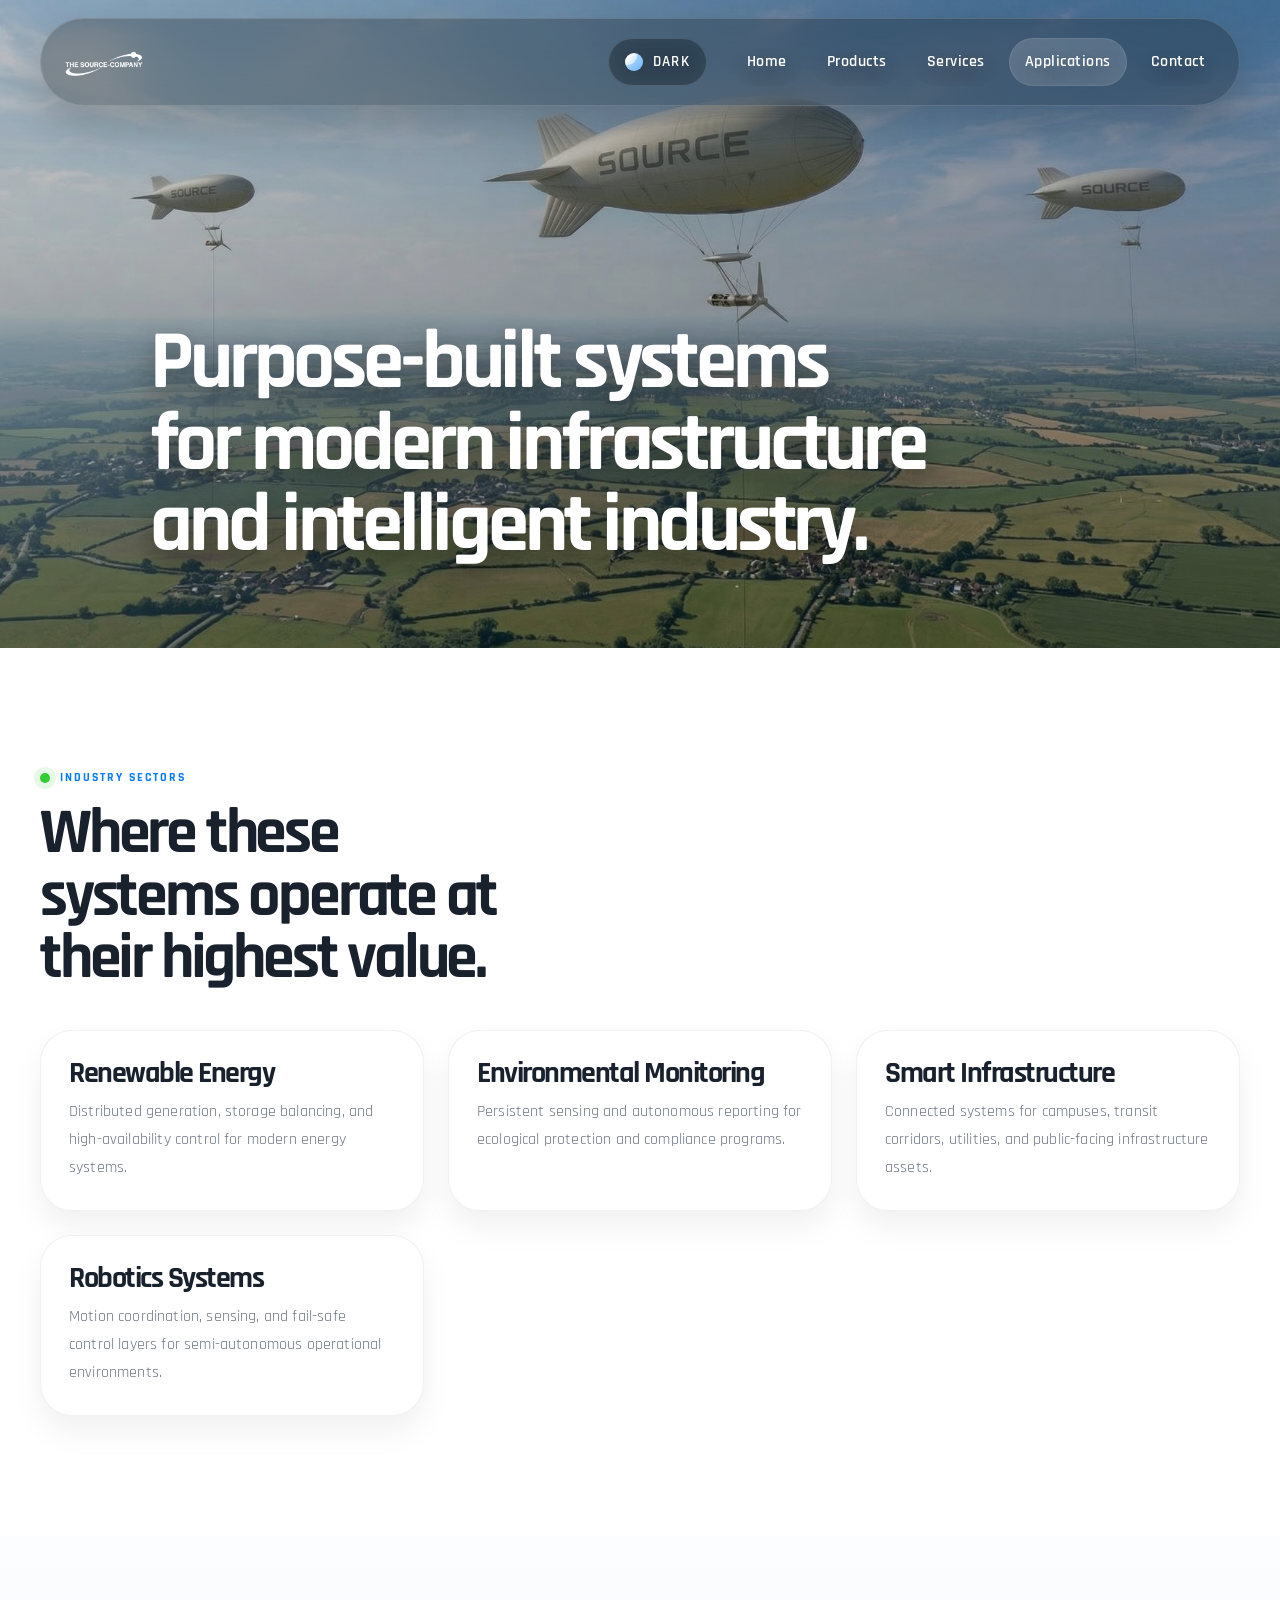
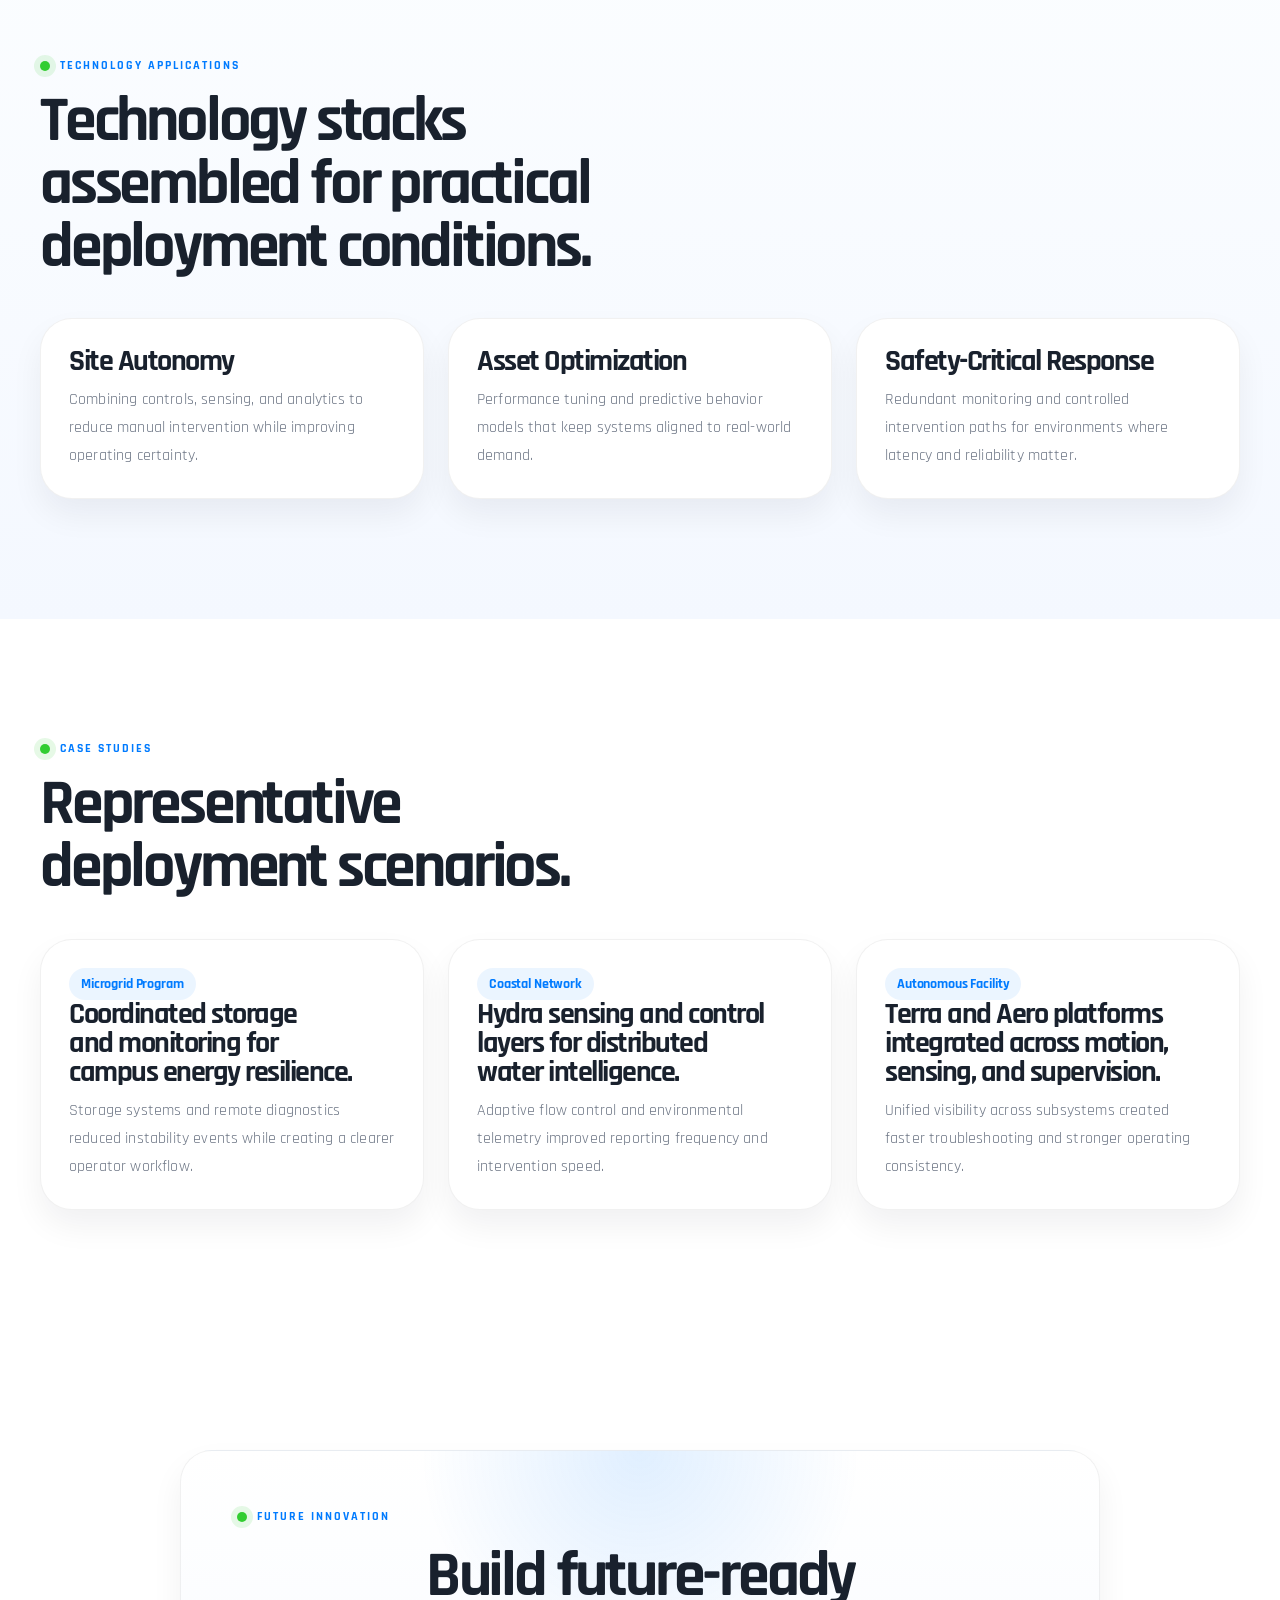
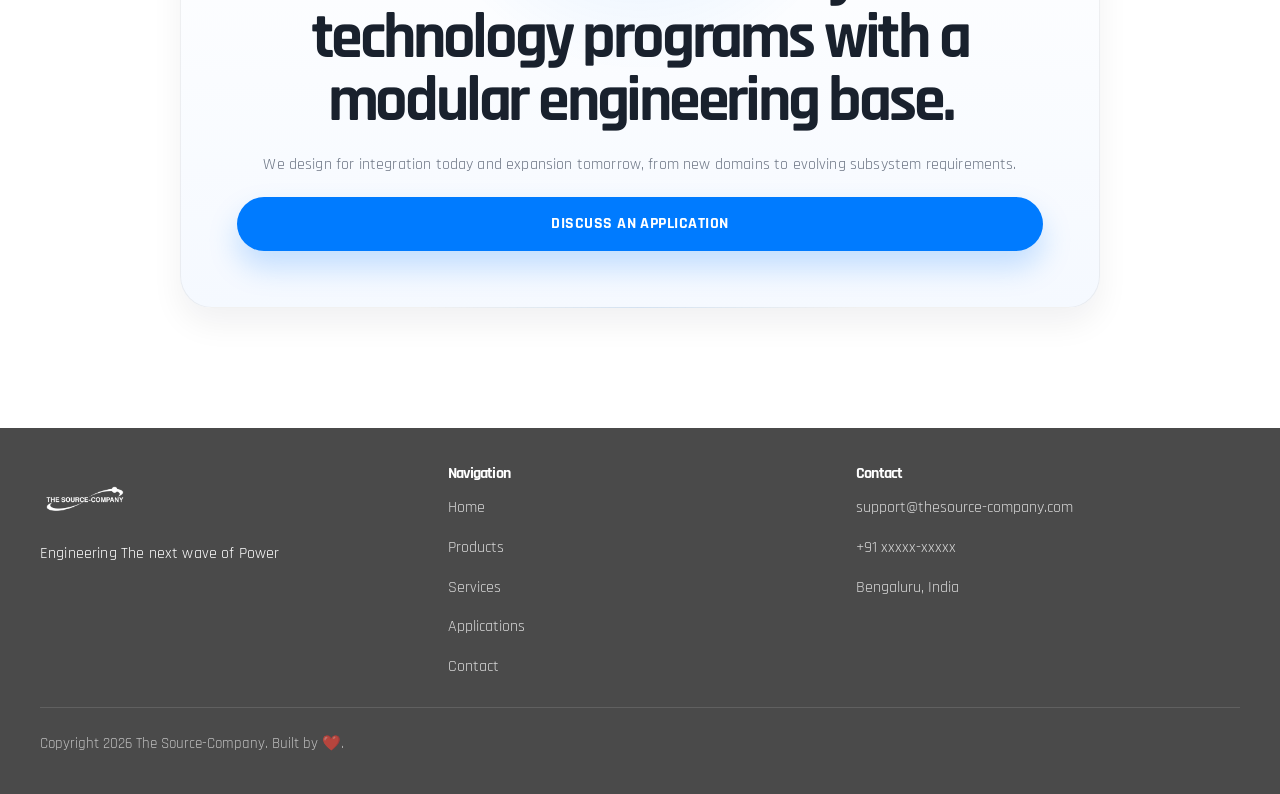
==== applications.html @ 1eb296d1 "Import website project" ====
<!DOCTYPE html>
<html lang="en">
<head>
  <meta charset="UTF-8">
  <meta name="viewport" content="width=device-width, initial-scale=1.0">
  <meta name="description" content="The Source-Company applications span renewable energy, industrial automation, robotics, and future infrastructure.">
  <title>Applications | The Source-Company</title>
  <link rel="stylesheet" href="styles.css">
</head>
<body data-page="applications">
  <div id="site-header"></div>
  <main>
    <section class="page-hero theme-aero">
      <div class="container page-hero-content" data-reveal>
        <h1>Purpose-built systems for modern infrastructure and intelligent industry.</h1>
      </div>
    </section>

    <section class="content-band">
      <div class="container">
        <div class="section-heading" data-reveal>
          <span class="eyebrow">Industry Sectors</span>
          <h2>Where these systems operate at their highest value.</h2>
        </div>
        <div class="card-grid">
          <article class="panel-card" data-reveal>
            <h3>Renewable Energy</h3>
            <p>Distributed generation, storage balancing, and high-availability control for modern energy systems.</p>
          </article>
          <article class="panel-card" data-reveal>
            <h3>Environmental Monitoring</h3>
            <p>Persistent sensing and autonomous reporting for ecological protection and compliance programs.</p>
          </article>
          <article class="panel-card" data-reveal>
            <h3>Smart Infrastructure</h3>
            <p>Connected systems for campuses, transit corridors, utilities, and public-facing infrastructure assets.</p>
          </article>
          <article class="panel-card" data-reveal>
            <h3>Robotics Systems</h3>
            <p>Motion coordination, sensing, and fail-safe control layers for semi-autonomous operational environments.</p>
          </article>
        </div>
      </div>
    </section>

    <section class="content-band muted-band">
      <div class="container">
        <div class="section-heading" data-reveal>
          <span class="eyebrow">Technology Applications</span>
          <h2>Technology stacks assembled for practical deployment conditions.</h2>
        </div>
        <div class="card-grid">
          <article class="info-card" data-reveal>
            <h3>Site Autonomy</h3>
            <p>Combining controls, sensing, and analytics to reduce manual intervention while improving operating certainty.</p>
          </article>
          <article class="info-card" data-reveal>
            <h3>Asset Optimization</h3>
            <p>Performance tuning and predictive behavior models that keep systems aligned to real-world demand.</p>
          </article>
          <article class="info-card" data-reveal>
            <h3>Safety-Critical Response</h3>
            <p>Redundant monitoring and controlled intervention paths for environments where latency and reliability matter.</p>
          </article>
        </div>
      </div>
    </section>

    <section class="content-band">
      <div class="container">
        <div class="section-heading" data-reveal>
          <span class="eyebrow">Case Studies</span>
          <h2>Representative deployment scenarios.</h2>
        </div>
        <div class="case-study-grid">
          <article class="case-study" data-reveal>
            <span class="case-kicker">Microgrid Program</span>
            <h3>Coordinated storage and monitoring for campus energy resilience.</h3>
            <p>Storage systems and remote diagnostics reduced instability events while creating a clearer operator workflow.</p>
          </article>
          <article class="case-study" data-reveal>
            <span class="case-kicker">Coastal Network</span>
            <h3>Hydra sensing and control layers for distributed water intelligence.</h3>
            <p>Adaptive flow control and environmental telemetry improved reporting frequency and intervention speed.</p>
          </article>
          <article class="case-study" data-reveal>
            <span class="case-kicker">Autonomous Facility</span>
            <h3>Terra and Aero platforms integrated across motion, sensing, and supervision.</h3>
            <p>Unified visibility across subsystems created faster troubleshooting and stronger operating consistency.</p>
          </article>
        </div>
      </div>
    </section>

    <section class="cta-band">
      <div class="container cta-shell" data-reveal>
        <span class="eyebrow">Future Innovation</span>
        <h2>Build future-ready technology programs with a modular engineering base.</h2>
        <p>We design for integration today and expansion tomorrow, from new domains to evolving subsystem requirements.</p>
        <a class="button" href="contact.html">Discuss An Application</a>
      </div>
    </section>
  </main>
  <div id="site-footer"></div>
  <script src="site.js" defer></script>
</body>
</html>
---- styles.css ----
@import url("https://fonts.googleapis.com/css2?family=Rajdhani:wght@500;600;700&family=Space+Grotesk:wght@400;500;700&display=swap");

@font-face {
  font-family: "BankGothicLocal";
  src:
    local("Bank Gothic"),
    local("BankGothic Md BT"),
    local("BankGothic Lt BT"),
    local("Bank Gothic Medium BT"),
    local("Square 721 BT");
  font-display: swap;
}

:root {
  --background: #ffffff;
  --surface: #f7f9fc;
  --surface-strong: #edf4ff;
  --text: #4a4a4a;
  --muted: #6d7685;
  --accent: #007bff;
  --highlight: #32cd32;
  --line: rgba(74, 74, 74, 0.12);
  --line-strong: rgba(74, 74, 74, 0.2);
  --shadow-sm: 0 16px 32px rgba(15, 23, 42, 0.06);
  --shadow-lg: 0 28px 80px rgba(15, 23, 42, 0.12);
  --radius-sm: 18px;
  --radius-md: 24px;
  --radius-lg: 32px;
  --radius-xl: 40px;
  --container: min(1200px, calc(100% - 48px));
  --header-height: 88px;
  --font-stack: "BankGothicLocal", "Bank Gothic", "BankGothic Md BT", "Rajdhani", "Space Grotesk", "Inter", "SF Pro Display", "Segoe UI", sans-serif;
  --font-ui: "BankGothicLocal", "Bank Gothic", "BankGothic Md BT", "Rajdhani", "Space Grotesk", "Inter", "SF Pro Display", "Segoe UI", sans-serif;
  --hero-dark: #0d2038;
  --hero-dark-soft: #18304f;
  --theme-accent: rgba(0, 123, 255, 0.18);
  --theme-secondary: rgba(50, 205, 50, 0.14);
}

*,
*::before,
*::after {
  box-sizing: border-box;
}

html {
  scroll-behavior: smooth;
  overflow-x: hidden;
  overflow-x: clip;
}

body {
  margin: 0;
  font-family: var(--font-stack);
  color: var(--text);
  background: var(--background);
  line-height: 1.6;
  text-rendering: optimizeLegibility;
  -webkit-font-smoothing: antialiased;
  overflow-x: hidden;
  overflow-x: clip;
}

body.menu-open {
  overflow: hidden;
}

::selection {
  background: rgba(0, 123, 255, 0.18);
}

a {
  color: inherit;
  text-decoration: none;
}

img,
svg {
  display: block;
}

button,
input,
textarea {
  font: inherit;
}

main {
  display: block;
  overflow-x: hidden;
  overflow-x: clip;
}

[id] {
  scroll-margin-top: 112px;
}

.container {
  width: var(--container);
  margin: 0 auto;
}

.eyebrow {
  display: inline-flex;
  align-items: center;
  gap: 10px;
  font-family: var(--font-ui);
  font-size: 0.78rem;
  font-weight: 700;
  letter-spacing: 0.16em;
  text-transform: uppercase;
  color: var(--accent);
}

.eyebrow::before {
  content: "";
  width: 10px;
  height: 10px;
  border-radius: 50%;
  background: var(--highlight);
  box-shadow: 0 0 0 6px rgba(50, 205, 50, 0.12);
}

h1,
h2,
h3,
h4 {
  margin: 0;
  font-family: var(--font-stack);
  color: #19212d;
  line-height: 0.98;
  letter-spacing: -0.05em;
  text-wrap: balance;
}

h1 {
  font-size: clamp(3.3rem, 8vw, 6.1rem);
}

h2 {
  font-size: clamp(2.2rem, 5vw, 4rem);
}

h3 {
  font-size: clamp(1.3rem, 2.6vw, 1.85rem);
}

p {
  margin: 0;
  font-size: 1rem;
  line-height: 1.75;
  letter-spacing: 0.01em;
  color: var(--muted);
}

ul {
  margin: 0;
  padding: 0;
}

.button {
  display: inline-flex;
  align-items: center;
  justify-content: center;
  min-height: 54px;
  padding: 0 26px;
  border: 1px solid transparent;
  border-radius: 999px;
  font-family: var(--font-ui);
  background: var(--accent);
  color: #ffffff;
  font-weight: 700;
  letter-spacing: 0.03em;
  text-transform: uppercase;
  transition: transform 180ms ease, box-shadow 180ms ease, background 180ms ease, border-color 180ms ease, color 180ms ease;
  box-shadow: 0 16px 30px rgba(0, 123, 255, 0.22);
}

.button:hover,
.button:focus-visible {
  transform: translateY(-2px);
  box-shadow: 0 22px 36px rgba(0, 123, 255, 0.28);
}

.button.secondary {
  background: rgba(255, 255, 255, 0.08);
  border-color: rgba(255, 255, 255, 0.18);
  color: #ffffff;
  box-shadow: none;
  backdrop-filter: blur(12px);
}

.button.secondary:hover,
.button.secondary:focus-visible {
  background: rgba(255, 255, 255, 0.16);
}

.link-arrow {
  display: inline-flex;
  align-items: center;
  gap: 10px;
  font-weight: 700;
  color: var(--accent);
}

.link-arrow::after {
  content: ">";
  transition: transform 180ms ease;
}

.link-arrow:hover::after,
.link-arrow:focus-visible::after {
  transform: translateX(3px);
}

.site-header {
  position: fixed;
  inset: 0 0 auto;
  z-index: 1000;
  padding: 18px 0;
  transition:
    background 320ms cubic-bezier(0.22, 1, 0.36, 1),
    box-shadow 320ms cubic-bezier(0.22, 1, 0.36, 1),
    backdrop-filter 320ms cubic-bezier(0.22, 1, 0.36, 1),
    padding 320ms cubic-bezier(0.22, 1, 0.36, 1);
}

body.is-scrolled .site-header,
body.menu-open .site-header {
  padding: 12px 0;
  background: rgba(255, 255, 255, 0.92);
  backdrop-filter: blur(18px);
  box-shadow: 0 18px 50px rgba(15, 23, 42, 0.08);
  border-bottom: 1px solid rgba(74, 74, 74, 0.08);
}

.nav-shell {
  width: var(--container);
  margin: 0 auto;
  display: flex;
  align-items: center;
  justify-content: space-between;
  gap: 24px;
  border: 1px solid transparent;
  border-radius: 999px;
  transition:
    transform 380ms cubic-bezier(0.22, 1, 0.36, 1),
    background 320ms cubic-bezier(0.22, 1, 0.36, 1),
    box-shadow 320ms cubic-bezier(0.22, 1, 0.36, 1),
    border-color 320ms cubic-bezier(0.22, 1, 0.36, 1),
    border-radius 320ms cubic-bezier(0.22, 1, 0.36, 1),
    padding 320ms cubic-bezier(0.22, 1, 0.36, 1);
  animation: nav-dock-in 900ms cubic-bezier(0.16, 1, 0.3, 1) both;
}

.brand {
  display: inline-flex;
  align-items: center;
  min-width: 0;
  flex: 1 1 auto;
  gap: 16px;
  font-weight: 800;
  font-family: var(--font-ui);
  font-size: clamp(1.02rem, 1.8vw, 1.28rem);
  letter-spacing: 0.02em;
  color: #ffffff;
  text-shadow: 0 8px 20px rgba(0, 0, 0, 0.45);
}

.brand-logo {
  width: auto;
  height: clamp(40px, 5vw, 62px);
  object-fit: contain;
  filter: brightness(0) invert(1);
}

.site-footer .brand-logo,
body.theme-dark .brand-logo,
body:not(.is-scrolled):not(.menu-open) .brand-logo {
  filter: brightness(0) invert(1);
}

body.is-scrolled:not(.theme-dark) .brand-logo,
body.menu-open:not(.theme-dark) .brand-logo {
  filter: none;
}

.site-nav {
  display: flex;
  align-items: center;
  gap: 8px;
  transition:
    opacity 280ms cubic-bezier(0.22, 1, 0.36, 1),
    transform 280ms cubic-bezier(0.22, 1, 0.36, 1);
}

.theme-toggle {
  display: inline-flex;
  align-items: center;
  gap: 10px;
  min-height: 48px;
  padding: 0 16px;
  border: 1px solid rgba(255, 255, 255, 0.14);
  border-radius: 999px;
  background: rgba(9, 18, 28, 0.24);
  color: #ffffff;
  cursor: pointer;
  backdrop-filter: blur(16px);
  transition:
    transform 280ms cubic-bezier(0.22, 1, 0.36, 1),
    background 280ms cubic-bezier(0.22, 1, 0.36, 1),
    border-color 280ms cubic-bezier(0.22, 1, 0.36, 1),
    box-shadow 280ms cubic-bezier(0.22, 1, 0.36, 1),
    color 280ms cubic-bezier(0.22, 1, 0.36, 1);
}

.theme-toggle:hover,
.theme-toggle:focus-visible {
  transform: translateY(-1px);
  background: rgba(255, 255, 255, 0.1);
}

.theme-toggle-icon {
  width: 18px;
  height: 18px;
  border-radius: 50%;
  background: linear-gradient(135deg, #ffffff 18%, #8ec5ff 100%);
  box-shadow: inset -6px -6px 0 0 rgba(0, 123, 255, 0.26);
}

.theme-toggle-label {
  font-family: var(--font-ui);
  font-size: 0.95rem;
  font-weight: 600;
  letter-spacing: 0.08em;
  text-transform: uppercase;
}

.nav-link {
  position: relative;
  overflow: hidden;
  padding: 11px 16px;
  border-radius: 999px;
  font-family: var(--font-ui);
  font-size: 1.02rem;
  color: #ffffff;
  font-weight: 600;
  letter-spacing: 0.03em;
  text-shadow: 0 8px 20px rgba(0, 0, 0, 0.45);
  transition:
    color 280ms cubic-bezier(0.22, 1, 0.36, 1),
    background 280ms cubic-bezier(0.22, 1, 0.36, 1),
    border-color 280ms cubic-bezier(0.22, 1, 0.36, 1),
    transform 280ms cubic-bezier(0.22, 1, 0.36, 1),
    box-shadow 280ms cubic-bezier(0.22, 1, 0.36, 1);
}

.nav-link:hover,
.nav-link:focus-visible {
  color: #ffffff;
  background: rgba(255, 255, 255, 0.1);
  transform: translateY(-1px);
}

.nav-link.active {
  color: #ffffff;
  background: rgba(255, 255, 255, 0.16);
  box-shadow: inset 0 0 0 1px rgba(255, 255, 255, 0.08);
}

body:not(.is-scrolled):not(.menu-open) .nav-shell {
  padding: 12px 18px;
  border-color: rgba(255, 255, 255, 0.14);
  background: rgba(9, 18, 28, 0.28);
  backdrop-filter: blur(18px);
  box-shadow: 0 18px 40px rgba(0, 0, 0, 0.18);
}

body.is-scrolled .nav-shell,
body.menu-open .nav-shell {
  padding: 0;
  border-color: transparent;
  background: transparent;
  backdrop-filter: none;
  box-shadow: none;
}

body.is-scrolled .site-header .brand,
body.menu-open .site-header .brand,
body.is-scrolled .site-header .nav-link,
body.menu-open .site-header .nav-link {
  color: #1a2330;
  text-shadow: none;
}

body.is-scrolled .theme-toggle,
body.menu-open .theme-toggle {
  background: rgba(0, 123, 255, 0.08);
  border-color: rgba(0, 123, 255, 0.12);
  color: #1a2330;
  box-shadow: none;
}

body.is-scrolled .theme-toggle-icon,
body.menu-open .theme-toggle-icon {
  background: linear-gradient(135deg, #007bff 0%, #7dc6ff 100%);
  box-shadow: inset -6px -6px 0 0 rgba(255, 255, 255, 0.36);
}

body.is-scrolled .site-header .nav-link:hover,
body.is-scrolled .site-header .nav-link:focus-visible,
body.menu-open .site-header .nav-link:hover,
body.menu-open .site-header .nav-link:focus-visible {
  color: var(--accent);
  background: rgba(0, 123, 255, 0.08);
}

body.is-scrolled .site-header .nav-link.active,
body.menu-open .site-header .nav-link.active {
  color: var(--accent);
  background: rgba(0, 123, 255, 0.08);
}

.nav-toggle {
  position: relative;
  display: none;
  width: 48px;
  height: 48px;
  border: 1px solid rgba(74, 74, 74, 0.1);
  border-radius: 50%;
  background: rgba(255, 255, 255, 0.82);
  padding: 0;
  overflow: hidden;
  cursor: pointer;
  transition: transform 220ms ease, box-shadow 220ms ease, background 220ms ease, border-color 220ms ease;
}

.nav-toggle span,
.nav-toggle::before,
.nav-toggle::after {
  content: "";
  position: absolute;
  left: 50%;
  top: 50%;
  width: 18px;
  height: 2.5px;
  background: #1d2834;
  border-radius: 999px;
  transition: transform 180ms ease, opacity 180ms ease;
}

.nav-toggle span {
  transform: translate(-50%, -50%);
}

.nav-toggle::before {
  transform: translate(-50%, calc(-50% - 6px));
}

.nav-toggle::after {
  transform: translate(-50%, calc(-50% + 6px));
}

body.menu-open .nav-toggle span {
  opacity: 0;
}

body.menu-open .nav-toggle::before {
  transform: translate(-50%, -50%) rotate(45deg);
}

body.menu-open .nav-toggle::after {
  transform: translate(-50%, -50%) rotate(-45deg);
}

body:not(.is-scrolled):not(.menu-open) .nav-toggle {
  border-color: rgba(255, 255, 255, 0.16);
  background: rgba(255, 255, 255, 0.92);
  box-shadow: 0 12px 24px rgba(0, 0, 0, 0.16);
}

.nav-overlay {
  display: none;
}

body.menu-open .nav-overlay {
  display: block;
  position: fixed;
  inset: 0;
  background: rgba(12, 18, 28, 0.24);
}

.hero,
.page-hero,
.cinematic-panel {
  position: relative;
  overflow: hidden;
  isolation: isolate;
}

.hero::before,
.page-hero::before,
.cinematic-panel::before,
.map-visual::before,
.card-visual::before {
  content: "";
  position: absolute;
  inset: 0;
  background:
    radial-gradient(circle at 14% 18%, var(--theme-accent), transparent 28%),
    radial-gradient(circle at 85% 22%, var(--theme-secondary), transparent 30%),
    radial-gradient(circle at 50% 100%, rgba(255, 255, 255, 0.08), transparent 40%);
  z-index: -2;
}

.hero::after,
.page-hero::after,
.cinematic-panel::after,
.map-visual::after,
.card-visual::after {
  content: "";
  position: absolute;
  inset: 0;
  background-image:
    linear-gradient(rgba(255, 255, 255, 0.06) 1px, transparent 1px),
    linear-gradient(90deg, rgba(255, 255, 255, 0.06) 1px, transparent 1px);
  background-size: 56px 56px;
  opacity: 0.4;
  mask-image: linear-gradient(180deg, rgba(0, 0, 0, 0.48), transparent 92%);
  z-index: -1;
}

.hero {
  min-height: 100svh;
  display: flex;
  align-items: center;
  padding: 120px 0 72px;
  background: url("assets/images/hydrogen-refueling-station-2.png") center 42% / cover no-repeat;
}

.hero-content {
  position: relative;
  z-index: 1;
  width: min(900px, 100%);
  max-width: 2200px;
  display: flex;
  flex-direction: column;
  align-items: center;
  gap: 0;
  padding: 0 20px;
  text-align: center;
}

.hero-line {
  display: block;
}

.hero h1 {
  max-width: 16.5ch;
  margin: 0 auto;
  font-size: clamp(4rem, 8vw, 7rem);
  color: #ffffff;
  text-shadow: 0 12px 28px rgba(0, 0, 0, 0.45);
  text-wrap: balance;
}

.hero-actions {
  display: flex;
  flex-wrap: wrap;
  justify-content: center;
  gap: 14px;
}

.hero-indicators {
  display: flex;
  flex-wrap: wrap;
  justify-content: center;
  gap: 12px;
  margin-top: 8px;
}

.hero-indicators span {
  display: inline-flex;
  align-items: center;
  gap: 10px;
  padding: 10px 14px;
  border: 1px solid rgba(74, 74, 74, 0.08);
  border-radius: 999px;
  background: rgba(255, 255, 255, 0.78);
  box-shadow: var(--shadow-sm);
  color: #233040;
  font-size: 0.95rem;
}

.hero-indicators i {
  width: 10px;
  height: 10px;
  border-radius: 50%;
  background: var(--highlight);
  box-shadow: 0 0 0 6px rgba(50, 205, 50, 0.12);
}

.hero::before,
.hero::after,
.page-hero::before,
.page-hero::after,
.cinematic-panel::before,
.cinematic-panel::after {
  content: "";
  position: absolute;
  inset: 0;
  z-index: 0;
  pointer-events: none;
}

.hero::before,
.page-hero::before,
.cinematic-panel::before {
  background: linear-gradient(180deg, rgba(6, 10, 17, 0.18) 0%, rgba(6, 10, 17, 0.3) 100%);
}

.hero::after,
.page-hero::after,
.cinematic-panel::after {
  background: linear-gradient(180deg, rgba(6, 10, 17, 0.34) 0%, rgba(6, 10, 17, 0.42) 48%, rgba(6, 10, 17, 0.58) 100%);
}

@keyframes hero-pan {
  0% { transform: translateX(0) scale(1.05); }
  50% { transform: translateX(-6%) scale(1.08); }
  100% { transform: translateX(0) scale(1.05); }
}

@media (max-width: 820px) {
  .hero-content {
    padding: 0 20px;
  }
}

@media (prefers-reduced-motion: reduce) {
}

.content-band {
  padding: clamp(84px, 10vw, 120px) 0;
}

.muted-band,
.metrics-band,
.architecture-band {
  background: linear-gradient(180deg, #fbfdff 0%, #f4f8ff 100%);
}

.section-heading {
  display: grid;
  gap: 14px;
  max-width: 900px;
  margin-bottom: 40px;
}

.section-heading h2 {
  max-width: 18ch;
}

.section-heading h2.two-line-heading {
  max-width: none;
  font-size: clamp(1.7rem, 2.7vw, 2.45rem);
  line-height: 1.1;
  letter-spacing: -0.03em;
}

.section-heading h2.two-line-heading .heading-line {
  display: block;
  white-space: nowrap;
}

.section-heading p {
  max-width: 60ch;
}

.showcase-section .section-heading,
.cta-shell,
.metrics-grid {
  text-align: center;
}

.showcase-section .section-heading {
  justify-items: center;
  margin-inline: auto;
}

.showcase-section .section-heading h2 {
  max-width: 32ch;
}

.showcase-list {
  display: grid;
  gap: 24px;
}

.cinematic-panel {
  min-height: clamp(440px, 68vh, 760px);
  padding: clamp(32px, 5vw, 56px);
  border-radius: var(--radius-xl);
  display: flex;
  align-items: flex-end;
  background: linear-gradient(135deg, rgba(13, 32, 56, 0.96), rgba(24, 48, 79, 0.85));
  box-shadow: var(--shadow-lg);
}

.cinematic-content {
  position: relative;
  z-index: 1;
  max-width: 430px;
  display: grid;
  gap: 16px;
  color: #ffffff;
}

.cinematic-content h3,
.page-hero-content h1 {
  color: #ffffff;
  text-shadow: 0 12px 28px rgba(0, 0, 0, 0.42);
}

.cinematic-content p,
.page-hero-content p {
  color: rgba(255, 255, 255, 0.78);
  text-shadow: 0 6px 18px rgba(0, 0, 0, 0.38);
}

.cinematic-content .eyebrow,
.page-hero .eyebrow {
  width: fit-content;
  padding: 10px 16px;
  border-radius: 999px;
  background: rgba(9, 18, 28, 0.42);
  color: #ffffff;
  backdrop-filter: blur(10px);
  box-shadow: 0 16px 32px rgba(0, 0, 0, 0.18);
}

.theme-terra {
  --theme-accent: rgba(50, 205, 50, 0.26);
  --theme-secondary: rgba(0, 123, 255, 0.16);
}

.theme-hydra {
  --theme-accent: rgba(0, 123, 255, 0.24);
  --theme-secondary: rgba(50, 205, 50, 0.1);
}

.theme-aero {
  --theme-accent: rgba(0, 123, 255, 0.18);
  --theme-secondary: rgba(255, 255, 255, 0.12);
}

.theme-storage {
  --theme-accent: rgba(50, 205, 50, 0.18);
  --theme-secondary: rgba(0, 123, 255, 0.22);
}

.highlights-grid,
.metrics-grid,
.card-grid,
.case-study-grid,
.summary-grid,
.feature-grid,
.applications-grid,
.system-grid,
.module-grid,
.spec-grid,
.overview-cards,
.footer-grid,
.architecture-grid {
  display: grid;
  gap: 24px;
}

.highlights-grid,
.metrics-grid {
  grid-template-columns: repeat(4, minmax(0, 1fr));
}

.card-grid,
.case-study-grid,
.feature-grid,
.overview-cards,
.footer-grid {
  grid-template-columns: repeat(3, minmax(0, 1fr));
}

.domain-grid,
.system-grid,
.module-grid,
.summary-grid,
.spec-grid,
.architecture-grid {
  grid-template-columns: repeat(2, minmax(0, 1fr));
}

.info-card,
.panel-card,
.application-card,
.metric-card,
.case-study,
.system-card,
.module-card,
.spec-item,
.summary-card,
.contact-form-shell,
.contact-info-stack article,
.cta-shell {
  background: #ffffff;
  border: 1px solid rgba(74, 74, 74, 0.08);
  border-radius: var(--radius-lg);
  box-shadow: var(--shadow-sm);
}

.info-card,
.panel-card,
.application-card,
.system-card,
.module-card,
.summary-card,
.case-study,
.contact-form-shell,
.contact-info-stack article {
  padding: 28px;
}

.info-card h3,
.panel-card h3,
.application-card h3,
.system-card h3,
.module-card h3,
.case-study h3,
.summary-card h3 {
  margin-bottom: 10px;
}

.icon-badge {
  width: 56px;
  height: 56px;
  display: grid;
  place-items: center;
  border-radius: 18px;
  margin-bottom: 22px;
  background: rgba(0, 123, 255, 0.08);
}

.icon-badge svg {
  width: 28px;
  height: 28px;
  stroke: var(--accent);
  stroke-width: 1.6;
  fill: none;
  stroke-linecap: round;
  stroke-linejoin: round;
}

.metric-card {
  padding: 32px 20px;
}

.metric-card strong {
  display: block;
  margin-bottom: 10px;
  font-size: clamp(2rem, 4vw, 3rem);
  color: var(--accent);
  letter-spacing: -0.04em;
}

.metric-card span {
  color: #2a3645;
  font-weight: 600;
}

.page-hero {
  min-height: 72svh;
  display: flex;
  align-items: flex-end;
  padding: 148px 0 80px;
  background: linear-gradient(135deg, rgba(13, 32, 56, 0.98), rgba(24, 48, 79, 0.84));
  background-position: center;
  background-repeat: no-repeat;
  background-size: cover;
}

.page-hero-content {
  position: relative;
  z-index: 1;
  display: grid;
  gap: 18px;
  max-width: 980px;
}

.page-hero-content.title-only {
  gap: 0;
}

.page-hero-content h1 {
  max-width: 30ch;
  font-size: clamp(3.2rem, 6.5vw, 6.1rem);
}

.breadcrumbs {
  display: inline-flex;
  align-items: center;
  flex-wrap: wrap;
  gap: 10px;
  width: fit-content;
  padding: 10px 14px;
  border-radius: 999px;
  background: rgba(9, 18, 28, 0.36);
  backdrop-filter: blur(10px);
  color: rgba(255, 255, 255, 0.72);
  font-size: 0.95rem;
}

.breadcrumbs a {
  color: #ffffff;
}

.breadcrumbs a:hover,
.breadcrumbs a:focus-visible {
  color: rgba(255, 255, 255, 0.76);
}

.split-layout,
.contact-layout {
  display: grid;
  grid-template-columns: minmax(0, 1.1fr) minmax(0, 0.9fr);
  gap: 32px;
  align-items: start;
}

.stack-grid,
.contact-info-stack {
  display: grid;
  gap: 24px;
}

.step-chip,
.case-kicker {
  display: inline-flex;
  align-items: center;
  width: fit-content;
  min-height: 32px;
  padding: 0 12px;
  border-radius: 999px;
  background: rgba(0, 123, 255, 0.08);
  color: var(--accent);
  font-size: 0.86rem;
  font-weight: 700;
  letter-spacing: -0.01em;
}

.card-visual {
  position: relative;
  min-height: 220px;
  border-radius: 26px;
  margin-bottom: 24px;
  overflow: hidden;
  background: linear-gradient(135deg, rgba(13, 32, 56, 0.96), rgba(24, 48, 79, 0.82));
  background-position: center;
  background-repeat: no-repeat;
  background-size: cover;
}

.module-visual {
  min-height: 220px;
  margin-bottom: 24px;
  border-radius: 26px;
  background-position: center;
  background-repeat: no-repeat;
  background-size: cover;
}

.card-visual::before,
.card-visual::after {
  display: none;
}

.page-hero.theme-terra,
.cinematic-panel.theme-terra,
.card-visual.theme-terra {
  background-image: url("assets/images/terra-banner.png");
  background-position: center 44%;
}

.page-hero.theme-hydra,
.cinematic-panel.theme-hydra {
  background-image: url("assets/images/hydra-banner.jpeg");
  background-position: center 52%;
}

.card-visual.theme-hydra,
.module-visual.theme-hydra {
  background-image: url("assets/images/hydra-product.jpeg");
  background-position: center 48%;
}

.page-hero.theme-aero,
.cinematic-panel.theme-aero,
.card-visual.theme-aero {
  background-image: url("assets/images/aero-bg.jpeg");
  background-position: center 46%;
}

.page-hero.theme-storage,
.cinematic-panel.theme-storage,
.card-visual.theme-storage {
  background-image: url("assets/images/storage-banner.jpeg");
  background-position: center 52%;
}

.application-card .eyebrow,
.system-card .eyebrow,
.summary-card .eyebrow {
  margin-bottom: 16px;
}

.application-card .link-arrow,
.system-card .link-arrow {
  margin-top: 20px;
}

.cta-band {
  padding: clamp(88px, 10vw, 120px) 0;
}

.cta-shell {
  max-width: 920px;
  margin: 0 auto;
  padding: clamp(34px, 5vw, 56px);
  background:
    radial-gradient(circle at top, rgba(0, 123, 255, 0.12), transparent 34%),
    linear-gradient(180deg, #ffffff 0%, #f5f9ff 100%);
  display: grid;
  gap: 18px;
}

.contact-form {
  display: grid;
  gap: 18px;
}

.contact-form label {
  display: grid;
  gap: 8px;
}

.contact-form span {
  font-weight: 600;
  color: #203040;
}

.contact-form input,
.contact-form textarea {
  width: 100%;
  border: 1px solid rgba(74, 74, 74, 0.14);
  border-radius: 18px;
  background: #ffffff;
  padding: 14px 16px;
  color: #1c2734;
  transition: border-color 180ms ease, box-shadow 180ms ease;
}

.contact-form input:focus,
.contact-form textarea:focus {
  outline: none;
  border-color: rgba(0, 123, 255, 0.4);
  box-shadow: 0 0 0 4px rgba(0, 123, 255, 0.08);
}

.form-response {
  min-height: 24px;
  color: var(--accent);
  font-weight: 600;
}

.contact-list {
  list-style: none;
  display: grid;
  gap: 10px;
  margin-top: 20px;
  color: #223245;
}

.map-frame {
  margin-top: 24px;
  min-height: 280px;
  border-radius: 24px;
  overflow: hidden;
  border: 1px solid rgba(74, 74, 74, 0.08);
  box-shadow: var(--shadow-sm);
}

.map-frame iframe {
  width: 100%;
  min-height: 280px;
  border: 0;
  display: block;
}

.map-actions {
  margin-top: 18px;
}

.map-visual {
  position: relative;
  min-height: 220px;
  margin-top: 24px;
  border-radius: 24px;
  overflow: hidden;
  background: linear-gradient(135deg, rgba(13, 32, 56, 0.94), rgba(24, 48, 79, 0.82));
}

.map-visual span {
  position: absolute;
  display: block;
  border-radius: 999px;
  background: rgba(255, 255, 255, 0.18);
}

.map-visual span:nth-child(1) {
  width: 70%;
  height: 2px;
  top: 35%;
  left: 15%;
  transform: rotate(-12deg);
}

.map-visual span:nth-child(2) {
  width: 2px;
  height: 62%;
  top: 18%;
  left: 58%;
}

.map-visual span:nth-child(3) {
  width: 18px;
  height: 18px;
  left: 54%;
  top: 46%;
  background: var(--highlight);
  box-shadow: 0 0 0 10px rgba(50, 205, 50, 0.16);
}

.domain-shell,
.system-shell {
  display: block;
}

.domain-intro,
.system-overview-shell {
  display: grid;
  gap: 24px;
}

.summary-card strong {
  display: block;
  margin-top: 12px;
  color: #1d2a38;
  font-size: 1.1rem;
}

.module-card ul,
.feature-list {
  list-style: none;
  display: grid;
  gap: 12px;
  margin-top: 20px;
}

.module-card li,
.feature-list li {
  position: relative;
  padding-left: 22px;
  color: #334255;
}

.module-card li::before,
.feature-list li::before {
  content: "";
  position: absolute;
  left: 0;
  top: 0.55em;
  width: 10px;
  height: 10px;
  border-radius: 50%;
  background: var(--highlight);
  box-shadow: 0 0 0 6px rgba(50, 205, 50, 0.12);
}

.spec-item {
  padding: 22px;
}

.spec-item strong {
  display: block;
  margin-bottom: 8px;
  color: var(--accent);
  font-size: 0.94rem;
  text-transform: uppercase;
  letter-spacing: 0.08em;
}

.spec-item span {
  color: #213040;
  font-weight: 600;
}

.site-footer {
  background: #4a4a4a;
  color: #ffffff;
  padding: 38px 0;
}

.site-footer .brand,
.site-footer h4,
.site-footer p {
  color: #ffffff;
}

.site-footer .brand {
  text-shadow: none;
}

.footer-grid {
  align-items: start;
}

.footer-brand {
  display: grid;
  gap: 12px;
}

.footer-brand h3,
.footer-links h4,
.footer-meta h4 {
  color: #ffffff;
}

.footer-links,
.footer-meta {
  display: grid;
  gap: 14px;
}

.footer-links a,
.footer-meta a,
.footer-meta span {
  color: rgba(255, 255, 255, 0.78);
  transition: color 180ms ease;
}

.footer-links a:hover,
.footer-links a:focus-visible,
.footer-meta a:hover,
.footer-meta a:focus-visible {
  color: var(--accent);
}

.footer-copy {
  margin-top: 28px;
  padding-top: 24px;
  border-top: 1px solid rgba(255, 255, 255, 0.12);
  color: rgba(255, 255, 255, 0.64);
  font-size: 0.94rem;
}

[data-reveal] {
  opacity: 0;
  transform: translateY(26px);
  transition: opacity 700ms ease, transform 700ms ease;
}

[data-reveal].is-visible {
  opacity: 1;
  transform: none;
}

body.theme-dark {
  --background: #050505;
  --surface: #0d0d0e;
  --surface-strong: #151517;
  --text: #e5e5e7;
  --muted: #aaaaaf;
  --line: rgba(255, 255, 255, 0.08);
  --line-strong: rgba(255, 255, 255, 0.16);
  --accent: #4ea4ff;
  --highlight: #57d972;
  --shadow-sm: 0 18px 38px rgba(0, 0, 0, 0.24);
  --shadow-lg: 0 36px 90px rgba(0, 0, 0, 0.34);
}

body.theme-dark,
body.theme-dark p,
body.theme-dark .contact-list,
body.theme-dark .spec-item span,
body.theme-dark .summary-card strong,
body.theme-dark .metric-card span,
body.theme-dark .module-card li,
body.theme-dark .feature-list li,
body.theme-dark .footer-links a,
body.theme-dark .footer-meta a,
body.theme-dark .footer-meta span {
  color: var(--text);
}

body.theme-dark h1,
body.theme-dark h2,
body.theme-dark h3,
body.theme-dark h4 {
  color: #f3f7fb;
}

body.theme-dark .content-band,
body.theme-dark .muted-band,
body.theme-dark .metrics-band,
body.theme-dark .architecture-band {
  background: linear-gradient(180deg, #050505 0%, #0b0b0c 100%);
}

body.theme-dark .info-card,
body.theme-dark .panel-card,
body.theme-dark .application-card,
body.theme-dark .metric-card,
body.theme-dark .case-study,
body.theme-dark .system-card,
body.theme-dark .module-card,
body.theme-dark .spec-item,
body.theme-dark .summary-card,
body.theme-dark .contact-form-shell,
body.theme-dark .contact-info-stack article,
body.theme-dark .cta-shell {
  background: #101012;
  border-color: rgba(255, 255, 255, 0.08);
}

body.theme-dark .cta-shell {
  background: linear-gradient(180deg, rgba(17, 17, 18, 0.96) 0%, rgba(8, 8, 9, 0.98) 100%);
}

body.theme-dark .site-header {
  background: transparent;
  border-bottom: 0;
  box-shadow: none;
}

body.theme-dark.is-scrolled .site-header,
body.theme-dark.menu-open .site-header {
  background: rgba(4, 4, 5, 0.92);
  border-bottom: 1px solid rgba(255, 255, 255, 0.08);
  box-shadow: 0 18px 50px rgba(0, 0, 0, 0.22);
}

body.theme-dark:not(.is-scrolled):not(.menu-open) .nav-shell {
  background: rgba(12, 12, 13, 0.62);
  border-color: rgba(255, 255, 255, 0.08);
  box-shadow: 0 18px 40px rgba(0, 0, 0, 0.24);
}

body.theme-dark.is-scrolled .nav-shell,
body.theme-dark.menu-open .nav-shell {
  background: transparent;
  border-color: transparent;
  box-shadow: none;
}

body.theme-dark .site-header .brand,
body.theme-dark .site-header .nav-link,
body.theme-dark .theme-toggle {
  color: #f3f7fb;
  text-shadow: none;
}

body.theme-dark .nav-link:hover,
body.theme-dark .nav-link:focus-visible,
body.theme-dark .nav-link.active,
body.theme-dark .theme-toggle:hover,
body.theme-dark .theme-toggle:focus-visible {
  background: rgba(255, 255, 255, 0.1);
}

body.theme-dark .theme-toggle {
  border-color: rgba(255, 255, 255, 0.1);
  background: rgba(255, 255, 255, 0.06);
}

body.theme-dark .theme-toggle-icon {
  background: linear-gradient(135deg, #f5f5f5 0%, #a8a8ad 100%);
  box-shadow: inset -6px -6px 0 0 rgba(18, 18, 20, 0.45);
}

body.theme-dark .nav-toggle {
  border-color: rgba(255, 255, 255, 0.12);
  background: rgba(255, 255, 255, 0.08);
}

body.theme-dark .nav-toggle span,
body.theme-dark .nav-toggle::before,
body.theme-dark .nav-toggle::after {
  background: #f3f7fb;
}

body.theme-dark .site-nav {
  background: transparent;
  border-color: transparent;
  box-shadow: none;
}

body.theme-dark .contact-form span {
  color: #f3f7fb;
}

body.theme-dark .contact-form input,
body.theme-dark .contact-form textarea {
  background: #09090a;
  color: #f3f7fb;
  border-color: rgba(255, 255, 255, 0.1);
}

body.theme-dark .map-frame {
  border-color: rgba(255, 255, 255, 0.08);
}

body.theme-dark .site-footer {
  background: #020202;
}

@keyframes nav-dock-in {
  from {
    opacity: 0;
    transform: translateY(-22px) scale(0.985);
  }

  to {
    opacity: 1;
    transform: translateY(0) scale(1);
  }
}

@media (max-width: 1080px) {
  .highlights-grid,
  .metrics-grid,
  .card-grid,
  .case-study-grid,
  .footer-grid {
    grid-template-columns: repeat(2, minmax(0, 1fr));
  }

  .split-layout,
  .contact-layout {
    grid-template-columns: 1fr;
  }
}

@media (max-width: 880px) {
  :root {
    --container: min(1200px, calc(100% - 32px));
  }

  .nav-shell {
    gap: 14px;
  }

  .brand {
    font-size: 1rem;
  }

  .brand-logo {
    height: 42px;
  }

  .nav-toggle {
    display: grid;
    place-items: center;
  }

  .site-nav {
    position: fixed;
    top: calc(var(--header-height) + 8px);
    right: 16px;
    left: 16px;
    display: grid;
    gap: 10px;
    padding: 18px;
    border-radius: 28px;
    background: rgba(255, 255, 255, 0.98);
    box-shadow: var(--shadow-lg);
    border: 1px solid rgba(74, 74, 74, 0.08);
    opacity: 0;
    pointer-events: none;
    transform: translateY(-12px) scale(0.985);
    transition: opacity 220ms ease, transform 220ms ease;
  }

  body.theme-dark .site-nav {
    background: rgba(10, 10, 11, 0.96);
    border-color: rgba(255, 255, 255, 0.08);
    box-shadow: var(--shadow-lg);
  }

  body.menu-open .site-nav {
    opacity: 1;
    pointer-events: auto;
    transform: translateY(0) scale(1);
  }

  .nav-link {
    padding: 14px 16px;
    border-radius: 18px;
  }

  .hero {
    min-height: auto;
    padding-top: 136px;
    padding-bottom: 64px;
  }

  .page-hero {
    min-height: auto;
    padding-top: 136px;
  }

}

@media (max-width: 760px) {
  h1 {
    font-size: clamp(3rem, 13.2vw, 4.8rem);
  }

  h2 {
    font-size: clamp(2rem, 10vw, 3rem);
  }

  .section-heading h2.two-line-heading .heading-line {
    white-space: normal;
  }

  .highlights-grid,
  .metrics-grid,
  .card-grid,
  .case-study-grid,
  .summary-grid,
  .spec-grid,
  .system-grid,
  .module-grid,
  .architecture-grid,
  .footer-grid {
    grid-template-columns: 1fr;
  }

  .cinematic-panel {
    min-height: 420px;
    border-radius: 30px;
  }

  .hero h1 {
    max-width: 11.2ch;
  }

  .button,
  .button.secondary {
    width: 100%;
  }

  .hero-actions {
    width: 100%;
  }

  .hero-actions a {
    flex: 1 1 100%;
  }

  .hero-indicators {
    width: 100%;
  }

  .theme-toggle-label {
    display: none;
  }
}

@media (prefers-reduced-motion: reduce) {
  html {
    scroll-behavior: auto;
  }

  *,
  *::before,
  *::after {
    animation-duration: 0.01ms !important;
    animation-iteration-count: 1 !important;
    transition-duration: 0.01ms !important;
    scroll-behavior: auto !important;
  }

  [data-reveal] {
    opacity: 1;
    transform: none;
  }

}
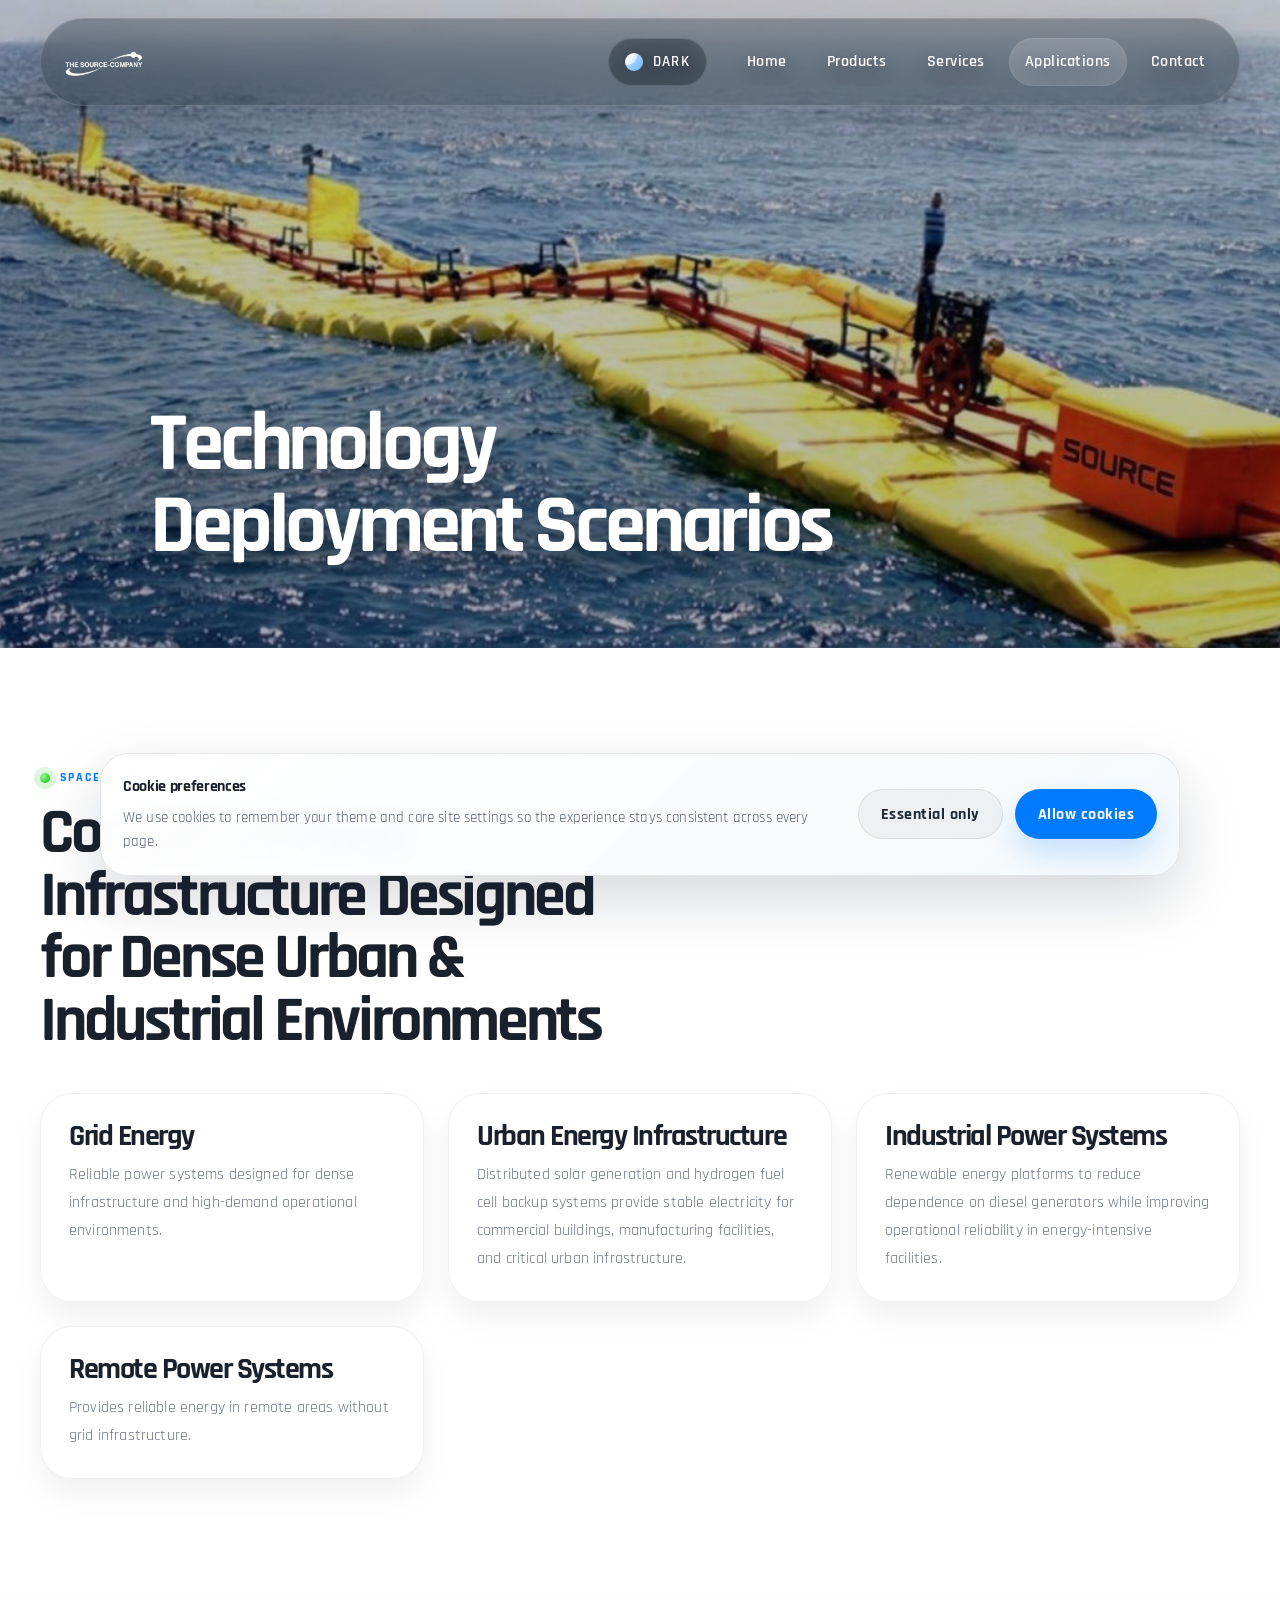
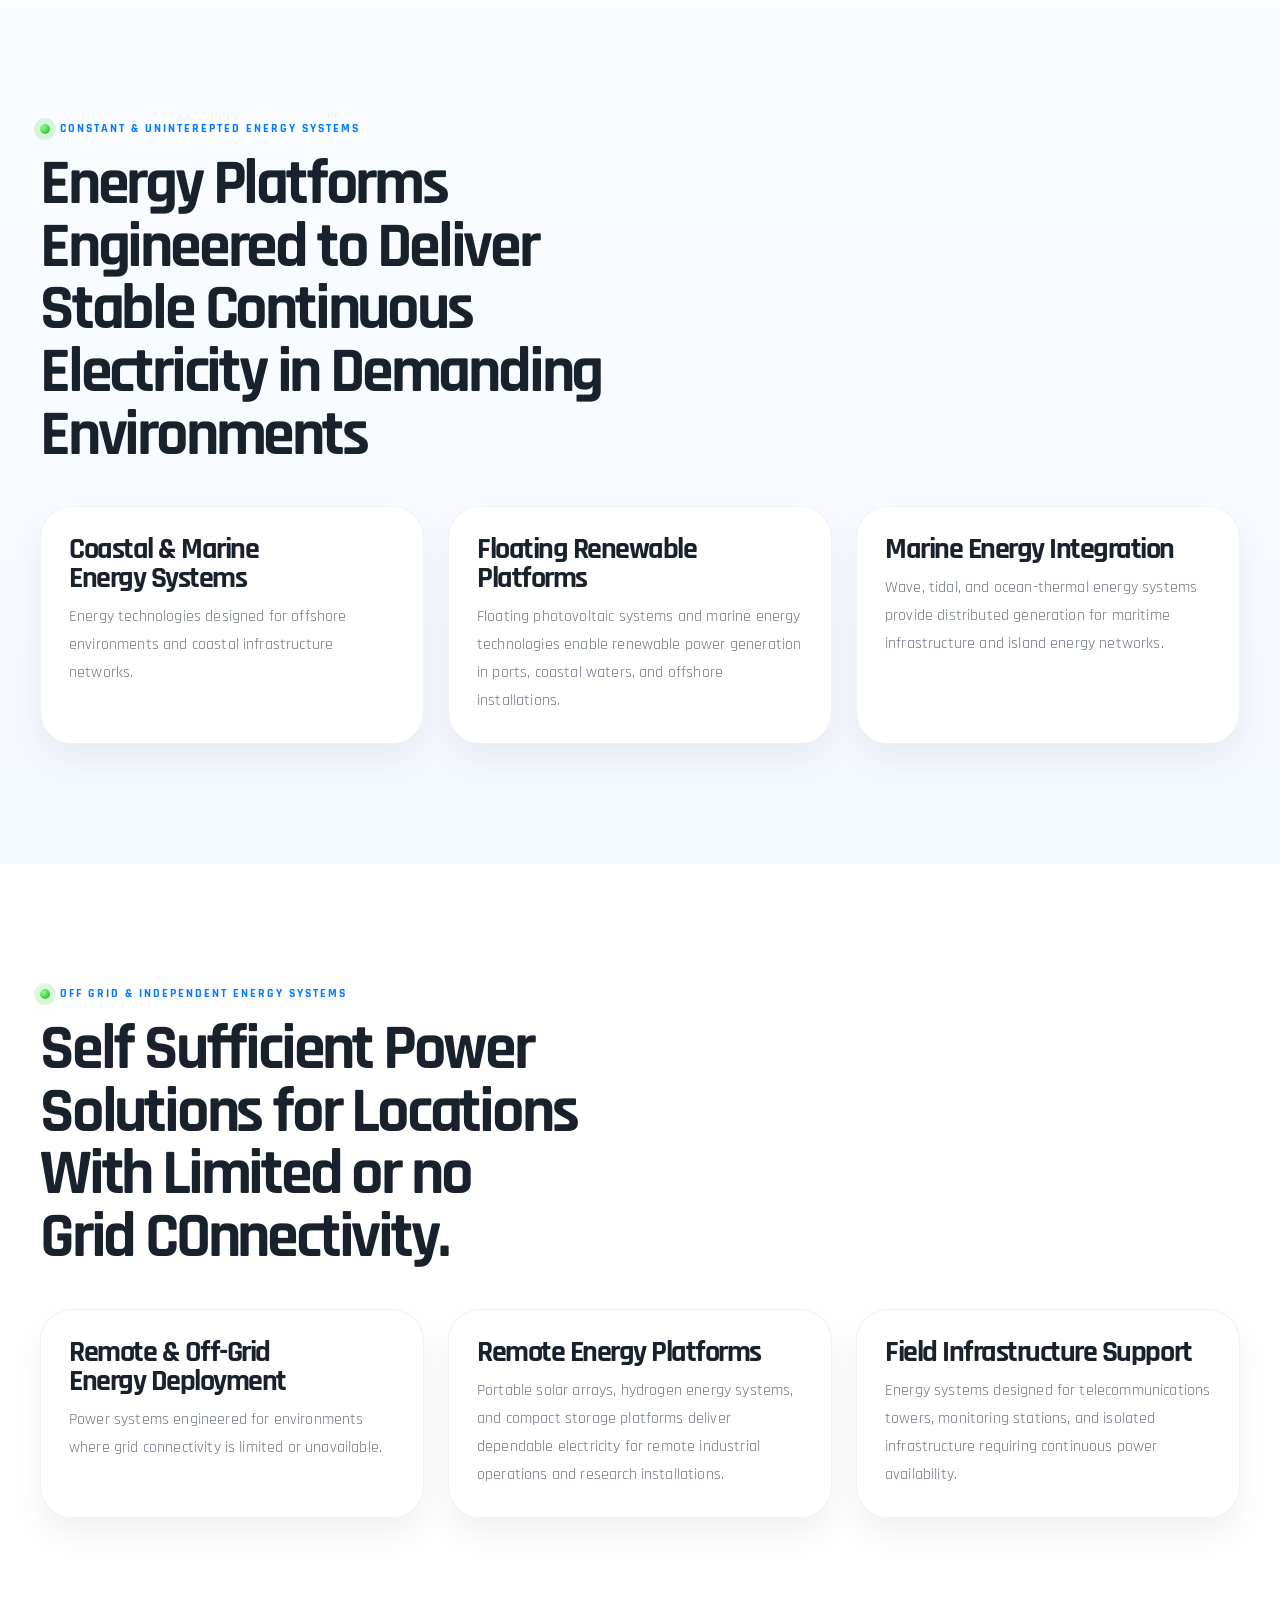
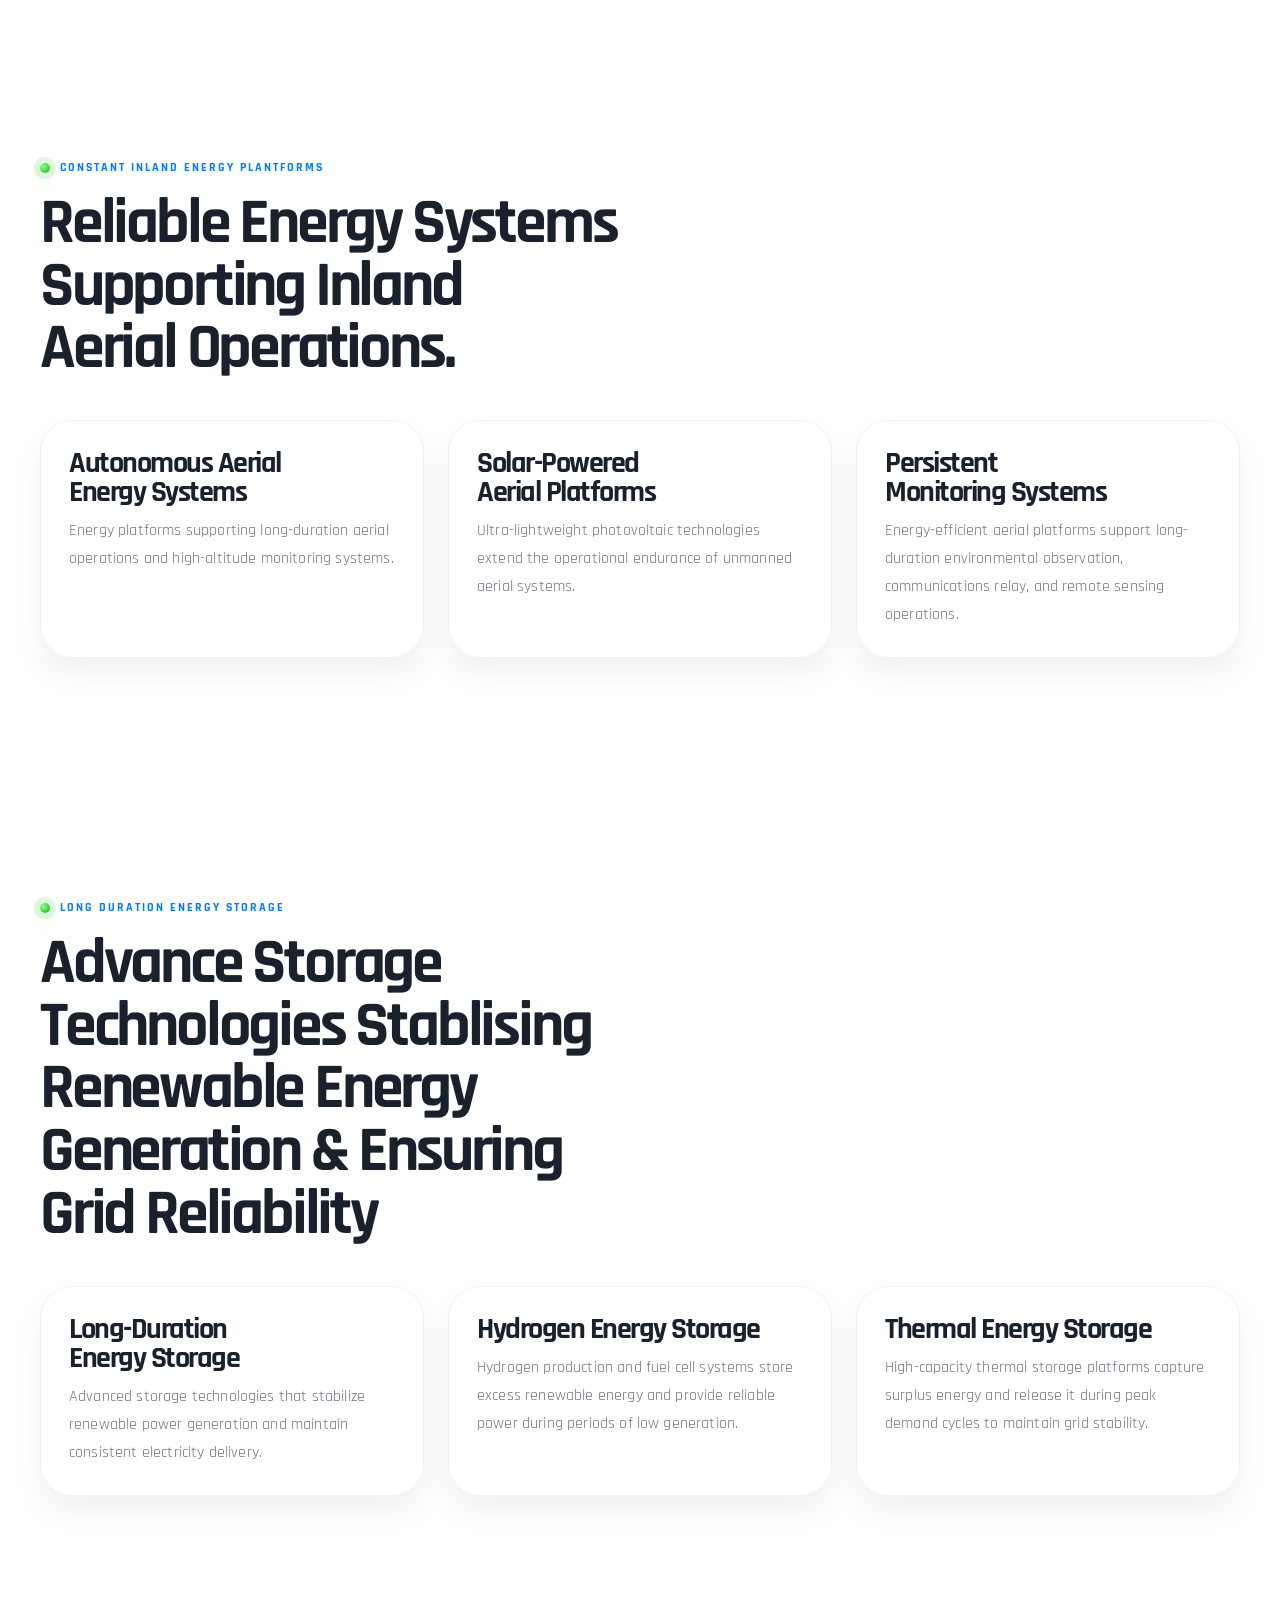
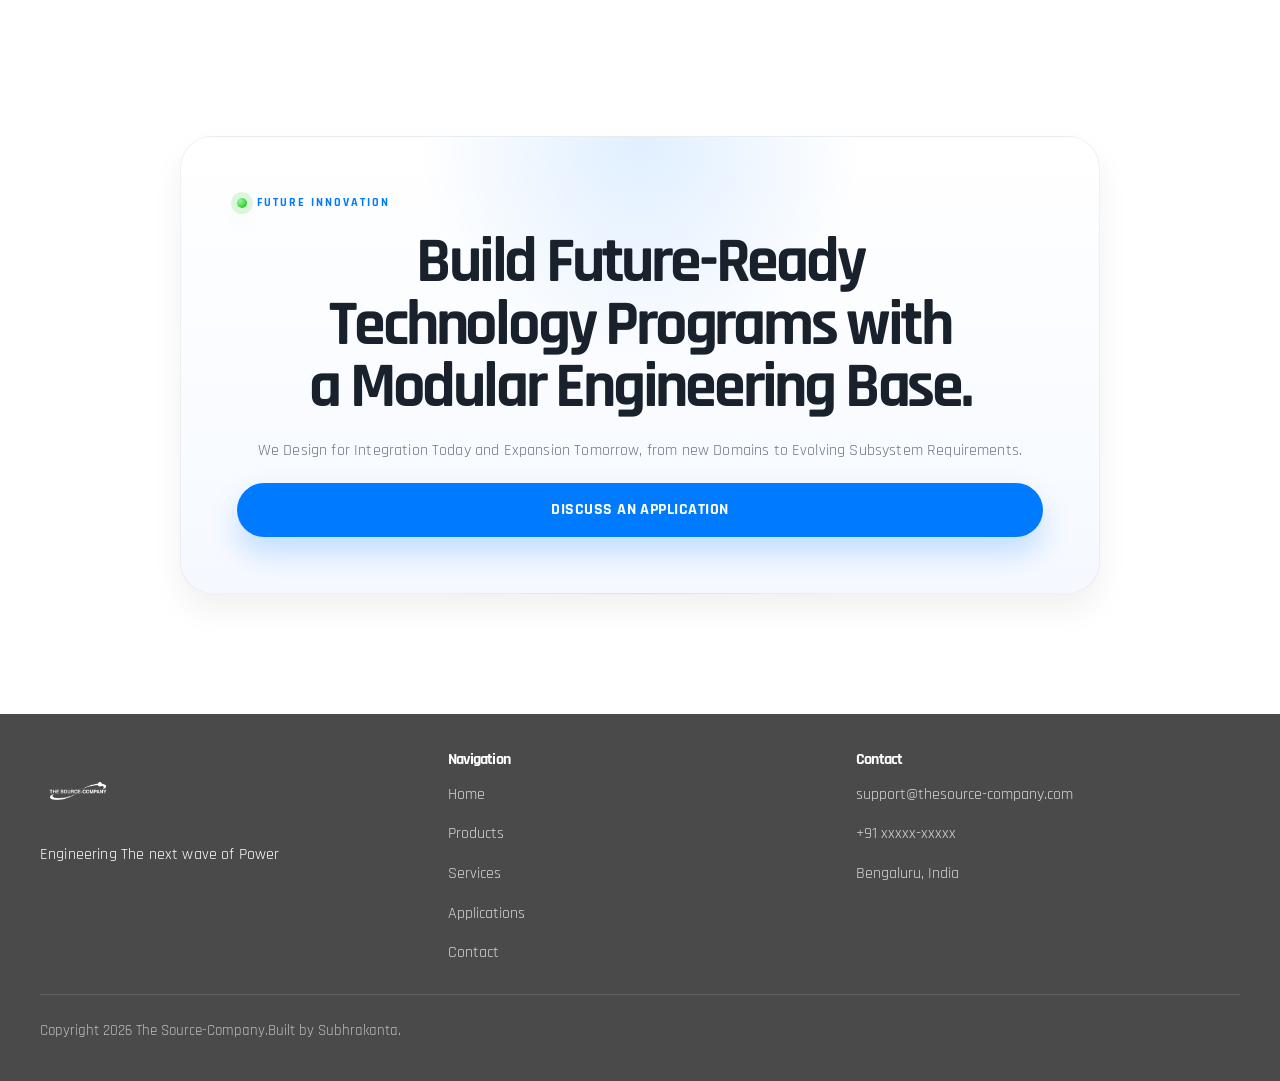
==== commit 8b0c8d6f: "Uploaded WEB project files" ====
--- a/applications.html
+++ b/applications.html
@@ -10,34 +10,34 @@
 <body data-page="applications">
   <div id="site-header"></div>
   <main>
-    <section class="page-hero theme-aero">
+    <section class="page-hero theme-applications">
       <div class="container page-hero-content" data-reveal>
-        <h1>Purpose-built systems for modern infrastructure and intelligent industry.</h1>
+        <h1>Technology Deployment Scenarios</h1>
       </div>
     </section>
 
     <section class="content-band">
       <div class="container">
         <div class="section-heading" data-reveal>
-          <span class="eyebrow">Industry Sectors</span>
-          <h2>Where these systems operate at their highest value.</h2>
+          <span class="eyebrow">Space Efficient Energy Systems</span>
+          <h2>Compact Power Infrastructure Designed for Dense Urban & Industrial Environments</h2>
         </div>
         <div class="card-grid">
           <article class="panel-card" data-reveal>
-            <h3>Renewable Energy</h3>
-            <p>Distributed generation, storage balancing, and high-availability control for modern energy systems.</p>
+            <h3>Grid Energy</h3>
+            <p>Reliable power systems designed for dense infrastructure and high-demand operational environments.</p>
           </article>
           <article class="panel-card" data-reveal>
-            <h3>Environmental Monitoring</h3>
-            <p>Persistent sensing and autonomous reporting for ecological protection and compliance programs.</p>
+            <h3>Urban Energy Infrastructure</h3>
+            <p>Distributed solar generation and hydrogen fuel cell backup systems provide stable electricity for commercial buildings, manufacturing facilities, and critical urban infrastructure.</p>
           </article>
           <article class="panel-card" data-reveal>
-            <h3>Smart Infrastructure</h3>
-            <p>Connected systems for campuses, transit corridors, utilities, and public-facing infrastructure assets.</p>
+            <h3>Industrial Power Systems</h3>
+            <p>Renewable energy platforms to reduce dependence on diesel generators while improving operational reliability in energy-intensive facilities.</p>
           </article>
           <article class="panel-card" data-reveal>
-            <h3>Robotics Systems</h3>
-            <p>Motion coordination, sensing, and fail-safe control layers for semi-autonomous operational environments.</p>
+            <h3>Remote Power Systems</h3>
+            <p>Provides reliable energy in remote areas without grid infrastructure.</p>
           </article>
         </div>
       </div>
@@ -46,21 +46,21 @@
     <section class="content-band muted-band">
       <div class="container">
         <div class="section-heading" data-reveal>
-          <span class="eyebrow">Technology Applications</span>
-          <h2>Technology stacks assembled for practical deployment conditions.</h2>
+          <span class="eyebrow">Constant & Uninterepted Energy Systems</span>
+          <h2>Energy Platforms Engineered to Deliver Stable Continuous Electricity in Demanding Environments</h2>
         </div>
         <div class="card-grid">
           <article class="info-card" data-reveal>
-            <h3>Site Autonomy</h3>
-            <p>Combining controls, sensing, and analytics to reduce manual intervention while improving operating certainty.</p>
+            <h3>Coastal & Marine Energy Systems</h3>
+            <p>Energy technologies designed for offshore environments and coastal infrastructure networks.</p>
           </article>
           <article class="info-card" data-reveal>
-            <h3>Asset Optimization</h3>
-            <p>Performance tuning and predictive behavior models that keep systems aligned to real-world demand.</p>
+            <h3>Floating Renewable Platforms</h3>
+            <p>Floating photovoltaic systems and marine energy technologies enable renewable power generation in ports, coastal waters, and offshore installations.</p>
           </article>
           <article class="info-card" data-reveal>
-            <h3>Safety-Critical Response</h3>
-            <p>Redundant monitoring and controlled intervention paths for environments where latency and reliability matter.</p>
+            <h3>Marine Energy Integration</h3>
+            <p>Wave, tidal, and ocean-thermal energy systems provide distributed generation for maritime infrastructure and island energy networks.</p>
           </article>
         </div>
       </div>
@@ -69,24 +69,67 @@
     <section class="content-band">
       <div class="container">
         <div class="section-heading" data-reveal>
-          <span class="eyebrow">Case Studies</span>
-          <h2>Representative deployment scenarios.</h2>
+          <span class="eyebrow">Off Grid & Independent Energy Systems</span>
+          <h2>Self Sufficient Power Solutions for Locations With Limited or no Grid COnnectivity.</h2>
         </div>
         <div class="case-study-grid">
           <article class="case-study" data-reveal>
-            <span class="case-kicker">Microgrid Program</span>
-            <h3>Coordinated storage and monitoring for campus energy resilience.</h3>
-            <p>Storage systems and remote diagnostics reduced instability events while creating a clearer operator workflow.</p>
+            <h3>Remote & Off-Grid Energy Deployment</h3>
+            <p>Power systems engineered for environments where grid connectivity is limited or unavailable.</p>
           </article>
           <article class="case-study" data-reveal>
-            <span class="case-kicker">Coastal Network</span>
-            <h3>Hydra sensing and control layers for distributed water intelligence.</h3>
-            <p>Adaptive flow control and environmental telemetry improved reporting frequency and intervention speed.</p>
+            <h3>Remote Energy Platforms</h3>
+            <p>Portable solar arrays, hydrogen energy systems, and compact storage platforms deliver dependable electricity for remote industrial operations and research installations.</p>
           </article>
           <article class="case-study" data-reveal>
-            <span class="case-kicker">Autonomous Facility</span>
-            <h3>Terra and Aero platforms integrated across motion, sensing, and supervision.</h3>
-            <p>Unified visibility across subsystems created faster troubleshooting and stronger operating consistency.</p>
+            <h3>Field Infrastructure Support</h3>
+            <p>Energy systems designed for telecommunications towers, monitoring stations, and isolated infrastructure requiring continuous power availability.</p>
+          </article>
+        </div>
+      </div>
+    </section>
+
+    <section class="content-band">
+      <div class="container">
+        <div class="section-heading" data-reveal>
+          <span class="eyebrow">Constant Inland Energy Plantforms</span>
+          <h2>Reliable Energy Systems Supporting Inland Aerial Operations.</h2>
+        </div>
+        <div class="case-study-grid">
+          <article class="case-study" data-reveal>
+            <h3>Autonomous Aerial Energy Systems</h3>
+            <p>Energy platforms supporting long-duration aerial operations and high-altitude monitoring systems.</p>
+          </article>
+          <article class="case-study" data-reveal>
+            <h3>Solar-Powered Aerial Platforms</h3>
+            <p>Ultra-lightweight photovoltaic technologies extend the operational endurance of unmanned aerial systems.</p>
+          </article>
+          <article class="case-study" data-reveal>
+            <h3>Persistent Monitoring Systems</h3>
+            <p>Energy-efficient aerial platforms support long-duration environmental observation, communications relay, and remote sensing operations.</p>
+          </article>
+        </div>
+      </div>
+    </section>
+
+    <section class="content-band">
+      <div class="container">
+        <div class="section-heading" data-reveal>
+          <span class="eyebrow">Long Duration Energy Storage</span>
+          <h2>Advance Storage Technologies Stablising Renewable Energy Generation & Ensuring Grid Reliability</h2>
+        </div>
+        <div class="case-study-grid">
+          <article class="case-study" data-reveal>
+            <h3>Long-Duration Energy Storage</h3>
+            <p>Advanced storage technologies that stabilize renewable power generation and maintain consistent electricity delivery.</p>
+          </article>
+          <article class="case-study" data-reveal>
+            <h3>Hydrogen Energy Storage</h3>
+            <p>Hydrogen production and fuel cell systems store excess renewable energy and provide reliable power during periods of low generation.</p>
+          </article>
+          <article class="case-study" data-reveal>
+            <h3>Thermal Energy Storage</h3>
+            <p>High-capacity thermal storage platforms capture surplus energy and release it during peak demand cycles to maintain grid stability.</p>
           </article>
         </div>
       </div>
@@ -95,8 +138,8 @@
     <section class="cta-band">
       <div class="container cta-shell" data-reveal>
         <span class="eyebrow">Future Innovation</span>
-        <h2>Build future-ready technology programs with a modular engineering base.</h2>
-        <p>We design for integration today and expansion tomorrow, from new domains to evolving subsystem requirements.</p>
+        <h2>Build Future-Ready Technology Programs with a Modular Engineering Base.</h2>
+        <p>We Design for Integration Today and Expansion Tomorrow, from new Domains to Evolving Subsystem Requirements.</p>
         <a class="button" href="contact.html">Discuss An Application</a>
       </div>
     </section>
--- a/styles.css
+++ b/styles.css
@@ -19,6 +19,9 @@
   --muted: #6d7685;
   --accent: #007bff;
   --highlight: #32cd32;
+  --highlight-soft: #98f498;
+  --highlight-deep: #1f9d48;
+  --highlight-ring: rgba(50, 205, 50, 0.16);
   --line: rgba(74, 74, 74, 0.12);
   --line-strong: rgba(74, 74, 74, 0.2);
   --shadow-sm: 0 16px 32px rgba(15, 23, 42, 0.06);
@@ -35,6 +38,31 @@
   --hero-dark-soft: #18304f;
   --theme-accent: rgba(0, 123, 255, 0.18);
   --theme-secondary: rgba(50, 205, 50, 0.14);
+  --ease-smooth: cubic-bezier(0.22, 1, 0.36, 1);
+  --ease-soft: cubic-bezier(0.16, 1, 0.3, 1);
+  --duration-base: 280ms;
+  --duration-slow: 760ms;
+}
+
+@keyframes dot-breathe {
+  0%,
+  100% {
+    opacity: 0.94;
+    transform: scale(0.92);
+    box-shadow:
+      0 0 0 0 rgba(50, 205, 50, 0.26),
+      0 0 0 8px rgba(50, 205, 50, 0.08),
+      0 12px 24px rgba(50, 205, 50, 0.08);
+  }
+
+  55% {
+    opacity: 1;
+    transform: scale(1.08);
+    box-shadow:
+      0 0 0 4px rgba(50, 205, 50, 0.18),
+      0 0 0 14px rgba(50, 205, 50, 0.08),
+      0 14px 28px rgba(50, 205, 50, 0.18);
+  }
 }
 
 *,
@@ -117,8 +145,10 @@
   width: 10px;
   height: 10px;
   border-radius: 50%;
-  background: var(--highlight);
-  box-shadow: 0 0 0 6px rgba(50, 205, 50, 0.12);
+  background: radial-gradient(circle at 32% 32%, var(--highlight-soft) 0%, #5fe55f 38%, var(--highlight) 68%, var(--highlight-deep) 100%);
+  box-shadow:
+    0 0 0 6px var(--highlight-ring),
+    0 10px 18px rgba(50, 205, 50, 0.14);
 }
 
 h1,
@@ -228,13 +258,15 @@
 body.is-scrolled .site-header,
 body.menu-open .site-header {
   padding: 12px 0;
-  background: rgba(255, 255, 255, 0.92);
-  backdrop-filter: blur(18px);
+  background: rgba(255, 255, 255, 0.98);
+  backdrop-filter: none;
   box-shadow: 0 18px 50px rgba(15, 23, 42, 0.08);
   border-bottom: 1px solid rgba(74, 74, 74, 0.08);
 }
 
 .nav-shell {
+  position: relative;
+  z-index: 1;
   width: var(--container);
   margin: 0 auto;
   display: flex;
@@ -250,7 +282,15 @@
     border-color 320ms cubic-bezier(0.22, 1, 0.36, 1),
     border-radius 320ms cubic-bezier(0.22, 1, 0.36, 1),
     padding 320ms cubic-bezier(0.22, 1, 0.36, 1);
-  animation: nav-dock-in 900ms cubic-bezier(0.16, 1, 0.3, 1) both;
+  animation: nav-dock-in 900ms var(--ease-soft) both;
+  will-change: transform, opacity;
+  backface-visibility: hidden;
+}
+
+/* subtle lift when hovering the docked nav (desktop) */
+body:not(.is-scrolled):not(.menu-open) .nav-shell:hover {
+  transform: translateY(-4px) scale(1.005);
+  box-shadow: 0 22px 48px rgba(6, 10, 17, 0.22);
 }
 
 .brand {
@@ -286,12 +326,24 @@
 }
 
 .site-nav {
+  position: relative;
+  z-index: 2;
   display: flex;
   align-items: center;
   gap: 8px;
   transition:
-    opacity 280ms cubic-bezier(0.22, 1, 0.36, 1),
-    transform 280ms cubic-bezier(0.22, 1, 0.36, 1);
+    opacity var(--duration-base) var(--ease-smooth),
+    transform var(--duration-base) var(--ease-smooth);
+  backface-visibility: hidden;
+}
+
+.nav-group {
+  display: flex;
+  align-items: center;
+}
+
+.nav-submenu {
+  display: none;
 }
 
 .theme-toggle {
@@ -368,6 +420,18 @@
   box-shadow: inset 0 0 0 1px rgba(255, 255, 255, 0.08);
 }
 
+.nav-sublink {
+  display: block;
+  font-family: var(--font-ui);
+  font-size: 0.92rem;
+  font-weight: 600;
+  letter-spacing: 0.04em;
+  transition:
+    color 220ms cubic-bezier(0.22, 1, 0.36, 1),
+    background 220ms cubic-bezier(0.22, 1, 0.36, 1),
+    transform 220ms cubic-bezier(0.22, 1, 0.36, 1);
+}
+
 body:not(.is-scrolled):not(.menu-open) .nav-shell {
   padding: 12px 18px;
   border-color: rgba(255, 255, 255, 0.14);
@@ -393,6 +457,11 @@
   text-shadow: none;
 }
 
+body.is-scrolled .site-header .nav-sublink,
+body.menu-open .site-header .nav-sublink {
+  color: #516071;
+}
+
 body.is-scrolled .theme-toggle,
 body.menu-open .theme-toggle {
   background: rgba(0, 123, 255, 0.08);
@@ -415,6 +484,13 @@
   background: rgba(0, 123, 255, 0.08);
 }
 
+body.is-scrolled .site-header .nav-sublink:hover,
+body.is-scrolled .site-header .nav-sublink:focus-visible,
+body.menu-open .site-header .nav-sublink:hover,
+body.menu-open .site-header .nav-sublink:focus-visible {
+  color: var(--accent);
+}
+
 body.is-scrolled .site-header .nav-link.active,
 body.menu-open .site-header .nav-link.active {
   color: var(--accent);
@@ -424,69 +500,113 @@
 .nav-toggle {
   position: relative;
   display: none;
-  width: 48px;
-  height: 48px;
-  border: 1px solid rgba(74, 74, 74, 0.1);
-  border-radius: 50%;
-  background: rgba(255, 255, 255, 0.82);
+  width: 56px;
+  height: 56px;
+  border-radius: 16px;
   padding: 0;
-  overflow: hidden;
+  overflow: visible;
   cursor: pointer;
+  /* glassy base that blends with the header */
+  background: linear-gradient(180deg, rgba(255,255,255,0.04), rgba(255,255,255,0.02));
+  border: 1px solid rgba(255, 255, 255, 0.08);
+  backdrop-filter: blur(8px);
+  box-shadow: 0 10px 30px rgba(6, 10, 17, 0.36);
   transition: transform 220ms ease, box-shadow 220ms ease, background 220ms ease, border-color 220ms ease;
 }
 
-.nav-toggle span,
-.nav-toggle::before,
-.nav-toggle::after {
+/* decorative halo that fades in on hover */
+.nav-toggle::before {
   content: "";
   position: absolute;
   left: 50%;
   top: 50%;
-  width: 18px;
-  height: 2.5px;
-  background: #1d2834;
+  width: 120%;
+  height: 120%;
+  transform: translate(-50%, -50%);
+  border-radius: 20px;
+  pointer-events: none;
+  background: radial-gradient(circle at 30% 30%, rgba(0,123,255,0.12), transparent 22%), radial-gradient(circle at 70% 70%, rgba(50,205,50,0.06), transparent 28%);
+  opacity: 0;
+  transition: opacity 260ms ease, transform 260ms ease;
+}
+
+.nav-toggle:hover::before {
+  opacity: 1;
+  transform: translate(-50%, -50%) scale(1.02);
+}
+
+/* Keep the hover halo on the button itself and animate the three real line
+   elements independently so the open/close state stays predictable. */
+.nav-toggle-line {
+  position: absolute;
+  left: 50%;
+  top: 50%;
+  width: 22px;
+  height: 3.25px;
   border-radius: 999px;
-  transition: transform 180ms ease, opacity 180ms ease;
-}
-
-.nav-toggle span {
-  transform: translate(-50%, -50%);
-}
-
-.nav-toggle::before {
-  transform: translate(-50%, calc(-50% - 6px));
-}
-
-.nav-toggle::after {
-  transform: translate(-50%, calc(-50% + 6px));
-}
-
-body.menu-open .nav-toggle span {
+  background: #ffffff;
+  transform-origin: center;
+  transition: transform 180ms cubic-bezier(0.22, 1, 0.36, 1),
+              opacity 140ms ease, background 160ms ease;
+}
+
+.nav-toggle-line:nth-child(1) { transform: translate(-50%, calc(-50% - 8px)); }
+.nav-toggle-line:nth-child(2) { transform: translate(-50%, -50%); }
+.nav-toggle-line:nth-child(3) { transform: translate(-50%, calc(-50% + 8px)); }
+
+/* menu open morph: hide middle bar, rotate others into an X */
+body.menu-open .nav-toggle {
+  transform: scale(0.98);
+  box-shadow: 0 10px 30px rgba(6, 10, 17, 0.22);
+}
+
+body.menu-open .nav-toggle-line:nth-child(2) {
   opacity: 0;
 }
 
-body.menu-open .nav-toggle::before {
+body.menu-open .nav-toggle-line:nth-child(1) {
   transform: translate(-50%, -50%) rotate(45deg);
 }
 
-body.menu-open .nav-toggle::after {
+body.menu-open .nav-toggle-line:nth-child(3) {
   transform: translate(-50%, -50%) rotate(-45deg);
 }
 
+/* default header (dark translucent) - make bars white for contrast */
 body:not(.is-scrolled):not(.menu-open) .nav-toggle {
-  border-color: rgba(255, 255, 255, 0.16);
-  background: rgba(255, 255, 255, 0.92);
-  box-shadow: 0 12px 24px rgba(0, 0, 0, 0.16);
+  border-color: rgba(255, 255, 255, 0.12);
+  background: rgba(9, 18, 28, 0.28);
+  box-shadow: 0 12px 28px rgba(0, 0, 0, 0.32);
+}
+
+body:not(.is-scrolled):not(.menu-open) .nav-toggle-line {
+  background: #ffffff;
+}
+
+/* scrolled / light header - switch to dark bars for contrast */
+body.is-scrolled .nav-toggle,
+body.menu-open .nav-toggle {
+  border-color: rgba(74, 74, 74, 0.06);
+  background: rgba(255, 255, 255, 0.94);
+  box-shadow: 0 8px 20px rgba(15, 23, 42, 0.06);
+}
+
+body.is-scrolled .nav-toggle-line,
+body.menu-open .nav-toggle-line {
+  background: #1a2330;
 }
 
 .nav-overlay {
   display: none;
+  position: fixed;
+  inset: 0;
+  pointer-events: none;
+  z-index: 0;
 }
 
 body.menu-open .nav-overlay {
   display: block;
-  position: fixed;
-  inset: 0;
+  pointer-events: auto;
   background: rgba(12, 18, 28, 0.24);
 }
 
@@ -596,8 +716,10 @@
   width: 10px;
   height: 10px;
   border-radius: 50%;
-  background: var(--highlight);
-  box-shadow: 0 0 0 6px rgba(50, 205, 50, 0.12);
+  background: radial-gradient(circle at 32% 32%, var(--highlight-soft) 0%, #5fe55f 38%, var(--highlight) 68%, var(--highlight-deep) 100%);
+  box-shadow:
+    0 0 0 6px var(--highlight-ring),
+    0 10px 18px rgba(50, 205, 50, 0.14);
 }
 
 .hero::before,
@@ -638,6 +760,21 @@
 }
 
 @media (prefers-reduced-motion: reduce) {
+  html {
+    scroll-behavior: auto;
+  }
+
+  .nav-shell,
+  .site-header,
+  .site-nav,
+  .nav-link,
+  .nav-toggle-line,
+  .theme-toggle,
+  .system-card-button,
+  [data-reveal] {
+    animation: none !important;
+    transition-duration: 0.01ms !important;
+  }
 }
 
 .content-band {
@@ -749,14 +886,34 @@
   --theme-secondary: rgba(50, 205, 50, 0.1);
 }
 
+.theme-products {
+  --theme-accent: rgba(78, 164, 255, 0.22);
+  --theme-secondary: rgba(50, 205, 50, 0.12);
+}
+
+.theme-services {
+  --theme-accent: rgba(50, 205, 50, 0.22);
+  --theme-secondary: rgba(78, 164, 255, 0.14);
+}
+
 .theme-aero {
   --theme-accent: rgba(0, 123, 255, 0.18);
   --theme-secondary: rgba(255, 255, 255, 0.12);
 }
 
+.theme-applications {
+  --theme-accent: rgba(78, 164, 255, 0.22);
+  --theme-secondary: rgba(255, 255, 255, 0.12);
+}
+
 .theme-storage {
   --theme-accent: rgba(50, 205, 50, 0.18);
   --theme-secondary: rgba(0, 123, 255, 0.22);
+}
+
+.theme-contact {
+  --theme-accent: rgba(78, 164, 255, 0.2);
+  --theme-secondary: rgba(50, 205, 50, 0.14);
 }
 
 .highlights-grid,
@@ -967,6 +1124,18 @@
   background-size: cover;
 }
 
+.application-card-visual {
+  background: linear-gradient(135deg, rgba(13, 32, 56, 0.96), rgba(24, 48, 79, 0.82));
+}
+
+.application-card-visual img {
+  width: 100%;
+  height: 100%;
+  min-height: 220px;
+  object-fit: cover;
+  object-position: center;
+}
+
 .module-visual {
   min-height: 220px;
   margin-bottom: 24px;
@@ -981,6 +1150,11 @@
   display: none;
 }
 
+.system-overview-visual {
+  min-height: clamp(240px, 36vw, 340px);
+  margin-bottom: 0;
+}
+
 .page-hero.theme-terra,
 .cinematic-panel.theme-terra,
 .card-visual.theme-terra {
@@ -988,29 +1162,59 @@
   background-position: center 44%;
 }
 
-.page-hero.theme-hydra,
+.page-hero.theme-products {
+  background-image: url("assets/images/product banner.jpeg");
+  background-position: center center;
+  background-size: 100% auto;
+  background-color: #08111b;
+}
+
+.page-hero.theme-services {
+  background-image: url("assets/images/servicesbanner.jpeg");
+  background-position: center 46%;
+}
+
+.page-hero.theme-hydra {
+  background-image: url("assets/images/hydra banner.jpeg");
+  background-position: center 50%;
+}
+
 .cinematic-panel.theme-hydra {
-  background-image: url("assets/images/hydra-banner.jpeg");
+  background-image: url("assets/images/hydra banner.jpeg");
   background-position: center 52%;
 }
 
 .card-visual.theme-hydra,
 .module-visual.theme-hydra {
-  background-image: url("assets/images/hydra-product.jpeg");
+  background-image: url("assets/images/hydra banner.jpeg");
   background-position: center 48%;
 }
 
 .page-hero.theme-aero,
 .cinematic-panel.theme-aero,
 .card-visual.theme-aero {
-  background-image: url("assets/images/aero-bg.jpeg");
+  background-image: url("assets/images/aer_banner.jpeg");
+  background-position: center 50%;
+}
+
+.page-hero.theme-applications {
+  background-image: url("assets/images/application banner.jpeg");
   background-position: center 46%;
 }
 
-.page-hero.theme-storage,
+.page-hero.theme-storage {
+  background-image: url("assets/images/silo banner.jpeg");
+  background-position: center 52%;
+}
+
+.page-hero.theme-contact {
+  background-image: url("assets/images/contact banner.jpeg");
+  background-position: center 50%;
+}
+
 .cinematic-panel.theme-storage,
 .card-visual.theme-storage {
-  background-image: url("assets/images/storage-banner.jpeg");
+  background-image: url("assets/images/silo banner.jpeg");
   background-position: center 52%;
 }
 
@@ -1023,6 +1227,182 @@
 .application-card .link-arrow,
 .system-card .link-arrow {
   margin-top: 20px;
+}
+
+.domain-card-summary {
+  overflow: hidden;
+  text-overflow: ellipsis;
+  white-space: nowrap;
+}
+
+.system-card {
+  display: grid;
+  align-content: start;
+}
+
+.system-card-slider {
+  position: relative;
+  margin-bottom: 24px;
+  padding: 10px;
+  overflow: hidden;
+  border-radius: 30px;
+  border: 1px solid rgba(74, 74, 74, 0.08);
+  background:
+    radial-gradient(circle at top left, rgba(0, 123, 255, 0.14), transparent 42%),
+    linear-gradient(180deg, rgba(245, 249, 255, 0.94) 0%, rgba(255, 255, 255, 0.7) 100%);
+  box-shadow: inset 0 1px 0 rgba(255, 255, 255, 0.5);
+  contain: paint;
+}
+
+.system-card-track {
+  display: flex;
+  transform: translate3d(0, 0, 0);
+  transition: transform 920ms cubic-bezier(0.2, 0.78, 0.18, 1);
+  will-change: transform;
+  backface-visibility: hidden;
+}
+
+.system-card-slide {
+  position: relative;
+  flex: 0 0 100%;
+  min-height: 216px;
+  margin: 0;
+  overflow: hidden;
+  border-radius: 22px;
+  background: #0f1723;
+  opacity: 0.82;
+  transform: scale(0.985);
+  transition:
+    opacity 620ms var(--ease-soft),
+    transform 920ms cubic-bezier(0.2, 0.78, 0.18, 1);
+}
+
+.system-card-slide.is-active {
+  opacity: 1;
+  transform: scale(1);
+}
+
+.system-card-slide::after {
+  content: "";
+  position: absolute;
+  inset: 0;
+  background: linear-gradient(180deg, rgba(12, 18, 28, 0.08) 0%, rgba(12, 18, 28, 0.78) 100%);
+  transition: opacity 620ms var(--ease-soft);
+}
+
+.system-card-slide.is-active::after {
+  opacity: 0.88;
+}
+
+.system-card-slide img {
+  width: 100%;
+  height: 100%;
+  object-fit: cover;
+  transform: scale(1.015);
+  filter: saturate(0.92) brightness(0.92);
+  transition:
+    transform 1200ms var(--ease-smooth),
+    filter 620ms var(--ease-soft);
+  will-change: transform;
+  backface-visibility: hidden;
+}
+
+.system-card-slide.is-active img {
+  filter: saturate(1) brightness(1);
+}
+
+.system-card-slider:hover .system-card-slide.is-active img,
+.system-card-slider:focus-within .system-card-slide.is-active img {
+  transform: scale(1.04);
+}
+
+.system-card-product-id,
+.system-card-slide figcaption {
+  position: absolute;
+  z-index: 1;
+  padding: 8px 12px;
+  border-radius: 999px;
+  background: rgba(7, 12, 20, 0.62);
+  color: #ffffff;
+  font-family: var(--font-ui);
+  font-size: 0.78rem;
+  font-weight: 700;
+  letter-spacing: 0.12em;
+  text-transform: uppercase;
+  backdrop-filter: blur(10px);
+}
+
+.system-card-product-id {
+  top: 16px;
+  left: 16px;
+  z-index: 2;
+  font-size: 0.72rem;
+  letter-spacing: 0.1em;
+}
+
+.system-card-slide figcaption {
+  left: 18px;
+  bottom: 16px;
+}
+
+.system-card-product-id,
+.system-card-slide figcaption {
+  transition:
+    transform 620ms var(--ease-soft),
+    opacity 420ms var(--ease-soft);
+}
+
+.system-card-slide:not(.is-active) .system-card-product-id,
+.system-card-slide:not(.is-active) figcaption {
+  opacity: 0.72;
+  transform: translateY(8px);
+}
+
+.system-card-slide.is-active .system-card-product-id,
+.system-card-slide.is-active figcaption {
+  opacity: 1;
+  transform: translateY(0);
+}
+
+.system-card-controls {
+  position: absolute;
+  right: 18px;
+  bottom: 18px;
+  z-index: 3;
+  display: inline-flex;
+  gap: 10px;
+}
+
+.system-card-button {
+  width: 42px;
+  height: 42px;
+  display: inline-flex;
+  align-items: center;
+  justify-content: center;
+  border: 1px solid rgba(255, 255, 255, 0.16);
+  border-radius: 50%;
+  background: rgba(7, 12, 20, 0.68);
+  color: #ffffff;
+  cursor: pointer;
+  backdrop-filter: blur(10px);
+  transition:
+    transform 180ms var(--ease-smooth),
+    background var(--duration-base) var(--ease-smooth),
+    border-color var(--duration-base) var(--ease-smooth),
+    box-shadow var(--duration-base) var(--ease-smooth);
+}
+
+.system-card-button:hover,
+.system-card-button:focus-visible {
+  transform: translateY(-1px);
+  background: rgba(0, 123, 255, 0.78);
+  border-color: rgba(125, 198, 255, 0.7);
+  box-shadow: 0 10px 22px rgba(0, 123, 255, 0.22);
+}
+
+.system-card-button span {
+  font-size: 1rem;
+  line-height: 1;
 }
 
 .cta-band {
@@ -1045,6 +1425,40 @@
   gap: 18px;
 }
 
+.contact-intro {
+  max-width: 58ch;
+}
+
+.contact-highlights {
+  display: grid;
+  grid-template-columns: repeat(3, minmax(0, 1fr));
+  gap: 14px;
+  margin: 6px 0 22px;
+}
+
+.contact-highlight {
+  padding: 18px;
+  border: 1px solid rgba(74, 74, 74, 0.08);
+  border-radius: 22px;
+  background:
+    linear-gradient(135deg, rgba(0, 123, 255, 0.08), rgba(50, 205, 50, 0.06)),
+    #ffffff;
+}
+
+.contact-highlight strong {
+  display: block;
+  margin-bottom: 8px;
+  color: #1d2a38;
+  font-size: 0.88rem;
+  letter-spacing: 0.12em;
+  text-transform: uppercase;
+}
+
+.contact-highlight span {
+  color: #556274;
+  line-height: 1.55;
+}
+
 .contact-form label {
   display: grid;
   gap: 8px;
@@ -1079,6 +1493,24 @@
   font-weight: 600;
 }
 
+.form-response.is-error {
+  color: #d93025;
+}
+
+.form-response a {
+  color: inherit;
+  text-decoration: underline;
+  text-decoration-thickness: 1.5px;
+  text-underline-offset: 0.16em;
+}
+
+.contact-form .button[disabled] {
+  opacity: 0.78;
+  cursor: wait;
+  transform: none;
+  box-shadow: 0 12px 26px rgba(0, 123, 255, 0.18);
+}
+
 .contact-list {
   list-style: none;
   display: grid;
@@ -1143,8 +1575,10 @@
   height: 18px;
   left: 54%;
   top: 46%;
-  background: var(--highlight);
-  box-shadow: 0 0 0 10px rgba(50, 205, 50, 0.16);
+  background: radial-gradient(circle at 32% 32%, var(--highlight-soft) 0%, #5fe55f 38%, var(--highlight) 68%, var(--highlight-deep) 100%);
+  box-shadow:
+    0 0 0 10px rgba(50, 205, 50, 0.14),
+    0 16px 28px rgba(50, 205, 50, 0.16);
 }
 
 .domain-shell,
@@ -1175,22 +1609,15 @@
 
 .module-card li,
 .feature-list li {
-  position: relative;
-  padding-left: 22px;
   color: #334255;
 }
 
-.module-card li::before,
-.feature-list li::before {
-  content: "";
-  position: absolute;
-  left: 0;
-  top: 0.55em;
-  width: 10px;
-  height: 10px;
-  border-radius: 50%;
-  background: var(--highlight);
-  box-shadow: 0 0 0 6px rgba(50, 205, 50, 0.12);
+.eyebrow::before,
+.hero-indicators i,
+.map-visual span:nth-child(3) {
+  animation: dot-breathe 3.1s var(--ease-soft) infinite;
+  transform-origin: center;
+  will-change: transform, box-shadow, opacity;
 }
 
 .spec-item {
@@ -1227,6 +1654,11 @@
   text-shadow: none;
 }
 
+.site-footer .footer-logo {
+  height: clamp(54px, 6vw, 84px);
+  filter: none;
+}
+
 .footer-grid {
   align-items: start;
 }
@@ -1270,15 +1702,145 @@
   font-size: 0.94rem;
 }
 
+.cookie-banner {
+  position: fixed;
+  left: 50%;
+  bottom: 24px;
+  z-index: 1100;
+  display: grid;
+  grid-template-columns: minmax(0, 1fr) auto;
+  gap: 18px 24px;
+  align-items: center;
+  width: min(1080px, calc(100% - 48px));
+  padding: 20px 22px;
+  border: 1px solid rgba(74, 74, 74, 0.12);
+  border-radius: 28px;
+  background:
+    linear-gradient(135deg, rgba(255, 255, 255, 0.98), rgba(246, 249, 253, 0.94)),
+    linear-gradient(135deg, rgba(0, 123, 255, 0.04), rgba(50, 205, 50, 0.06));
+  box-shadow: 0 24px 60px rgba(15, 23, 42, 0.16);
+  backdrop-filter: blur(18px);
+  transform: translate3d(-50%, 0, 0);
+  transition:
+    opacity var(--duration-base) var(--ease-soft),
+    transform var(--duration-base) var(--ease-soft);
+}
+
+.cookie-banner.is-hidden {
+  opacity: 0;
+  pointer-events: none;
+  transform: translate3d(-50%, 24px, 0) scale(0.98);
+}
+
+.cookie-banner-copy {
+  display: grid;
+  gap: 6px;
+}
+
+.cookie-banner-copy strong {
+  color: #19212d;
+  font-size: 1.02rem;
+  letter-spacing: -0.02em;
+}
+
+.cookie-banner-copy p {
+  color: #556274;
+  font-size: 0.96rem;
+  line-height: 1.6;
+}
+
+.cookie-banner-actions {
+  display: flex;
+  flex-wrap: wrap;
+  justify-content: flex-end;
+  gap: 12px;
+}
+
+.cookie-banner-button,
+.cookie-settings-toggle {
+  appearance: none;
+  border: 1px solid transparent;
+  border-radius: 999px;
+  font-family: var(--font-ui);
+  font-weight: 700;
+  letter-spacing: 0.03em;
+  cursor: pointer;
+  transition:
+    transform var(--duration-base) var(--ease-soft),
+    box-shadow var(--duration-base) var(--ease-soft),
+    background var(--duration-base) var(--ease-soft),
+    border-color var(--duration-base) var(--ease-soft),
+    color var(--duration-base) var(--ease-soft);
+}
+
+.cookie-banner-button {
+  min-height: 50px;
+  padding: 0 22px;
+  background: var(--accent);
+  color: #ffffff;
+  box-shadow: 0 16px 30px rgba(0, 123, 255, 0.2);
+}
+
+.cookie-banner-button.is-secondary {
+  background: rgba(15, 23, 42, 0.04);
+  border-color: rgba(74, 74, 74, 0.12);
+  color: #1d2a38;
+  box-shadow: none;
+}
+
+.cookie-banner-button:hover,
+.cookie-banner-button:focus-visible,
+.cookie-settings-toggle:hover,
+.cookie-settings-toggle:focus-visible {
+  transform: translateY(-2px);
+}
+
+.cookie-banner-button:focus-visible,
+.cookie-settings-toggle:focus-visible {
+  outline: none;
+  box-shadow:
+    0 0 0 3px rgba(0, 123, 255, 0.18),
+    0 18px 34px rgba(15, 23, 42, 0.18);
+}
+
+.cookie-settings-toggle {
+  position: fixed;
+  left: 24px;
+  bottom: 24px;
+  z-index: 1090;
+  min-height: 48px;
+  padding: 0 18px;
+  background: rgba(255, 255, 255, 0.94);
+  border-color: rgba(74, 74, 74, 0.12);
+  color: #1d2a38;
+  box-shadow: 0 14px 28px rgba(15, 23, 42, 0.16);
+  opacity: 0;
+  pointer-events: none;
+  transform: translate3d(0, 16px, 0);
+}
+
+.cookie-settings-toggle.is-visible {
+  opacity: 1;
+  pointer-events: auto;
+  transform: translate3d(0, 0, 0);
+}
+
 [data-reveal] {
   opacity: 0;
-  transform: translateY(26px);
-  transition: opacity 700ms ease, transform 700ms ease;
+  transform: translate3d(0, 22px, 0) scale(0.985);
+  filter: blur(8px);
+  transition:
+    opacity var(--duration-slow) var(--ease-smooth),
+    transform var(--duration-slow) var(--ease-smooth),
+    filter 620ms var(--ease-smooth);
+  will-change: opacity, transform, filter;
+  backface-visibility: hidden;
 }
 
 [data-reveal].is-visible {
   opacity: 1;
   transform: none;
+  filter: none;
 }
 
 body.theme-dark {
@@ -1351,7 +1913,8 @@
 
 body.theme-dark.is-scrolled .site-header,
 body.theme-dark.menu-open .site-header {
-  background: rgba(4, 4, 5, 0.92);
+  background: rgba(4, 4, 5, 0.98);
+  backdrop-filter: none;
   border-bottom: 1px solid rgba(255, 255, 255, 0.08);
   box-shadow: 0 18px 50px rgba(0, 0, 0, 0.22);
 }
@@ -1374,6 +1937,10 @@
 body.theme-dark .theme-toggle {
   color: #f3f7fb;
   text-shadow: none;
+}
+
+body.theme-dark .site-header .nav-sublink {
+  color: rgba(243, 247, 251, 0.74);
 }
 
 body.theme-dark .nav-link:hover,
@@ -1384,6 +1951,35 @@
   background: rgba(255, 255, 255, 0.1);
 }
 
+body.theme-dark .nav-sublink:hover,
+body.theme-dark .nav-sublink:focus-visible {
+  color: #ffffff;
+  background: rgba(255, 255, 255, 0.08);
+}
+
+body.theme-dark .system-card-slider {
+  border-color: rgba(255, 255, 255, 0.08);
+  background:
+    radial-gradient(circle at top left, rgba(78, 164, 255, 0.18), transparent 42%),
+    linear-gradient(180deg, rgba(18, 18, 20, 0.96) 0%, rgba(12, 12, 13, 0.82) 100%);
+  box-shadow: inset 0 1px 0 rgba(255, 255, 255, 0.04);
+}
+
+body.theme-dark .system-card-slide figcaption {
+  background: rgba(4, 4, 5, 0.68);
+  color: #f3f7fb;
+}
+
+body.theme-dark .system-card-product-id,
+body.theme-dark .system-card-button {
+  background: rgba(4, 4, 5, 0.74);
+  color: #f3f7fb;
+}
+
+body.theme-dark .system-card-button {
+  border-color: rgba(255, 255, 255, 0.12);
+}
+
 body.theme-dark .theme-toggle {
   border-color: rgba(255, 255, 255, 0.1);
   background: rgba(255, 255, 255, 0.06);
@@ -1395,13 +1991,12 @@
 }
 
 body.theme-dark .nav-toggle {
-  border-color: rgba(255, 255, 255, 0.12);
-  background: rgba(255, 255, 255, 0.08);
-}
-
-body.theme-dark .nav-toggle span,
-body.theme-dark .nav-toggle::before,
-body.theme-dark .nav-toggle::after {
+  background: rgba(255, 255, 255, 0.06);
+  border-color: rgba(255, 255, 255, 0.08);
+  box-shadow: 0 10px 28px rgba(0, 0, 0, 0.46);
+}
+
+body.theme-dark .nav-toggle-line {
   background: #f3f7fb;
 }
 
@@ -1422,12 +2017,61 @@
   border-color: rgba(255, 255, 255, 0.1);
 }
 
+body.theme-dark .contact-highlight {
+  border-color: rgba(255, 255, 255, 0.08);
+  background:
+    linear-gradient(135deg, rgba(78, 164, 255, 0.14), rgba(50, 205, 50, 0.08)),
+    #121214;
+}
+
+body.theme-dark .contact-highlight strong,
+body.theme-dark .contact-highlight span {
+  color: #f3f7fb;
+}
+
+body.theme-dark .form-response.is-error {
+  color: #ff9b97;
+}
+
 body.theme-dark .map-frame {
   border-color: rgba(255, 255, 255, 0.08);
 }
 
 body.theme-dark .site-footer {
   background: #020202;
+}
+
+body.theme-dark .cookie-banner {
+  border-color: rgba(255, 255, 255, 0.1);
+  background:
+    radial-gradient(circle at top left, rgba(78, 164, 255, 0.16), transparent 42%),
+    linear-gradient(180deg, rgba(10, 10, 12, 0.96) 0%, rgba(8, 9, 11, 0.92) 100%);
+  box-shadow: 0 26px 64px rgba(0, 0, 0, 0.42);
+}
+
+body.theme-dark .cookie-banner-copy strong,
+body.theme-dark .cookie-banner-copy p {
+  color: #f3f7fb;
+}
+
+body.theme-dark .cookie-banner-button.is-secondary,
+body.theme-dark .cookie-settings-toggle {
+  background: rgba(255, 255, 255, 0.06);
+  border-color: rgba(255, 255, 255, 0.12);
+  color: #f3f7fb;
+}
+
+@media (prefers-reduced-motion: reduce) {
+  .system-card-track {
+    transition: none;
+  }
+
+  .system-card-track,
+  .eyebrow::before,
+  .hero-indicators i,
+  .map-visual span:nth-child(3) {
+    animation: none;
+  }
 }
 
 @keyframes nav-dock-in {
@@ -1471,7 +2115,7 @@
   }
 
   .brand-logo {
-    height: 42px;
+    height: 60px;
   }
 
   .nav-toggle {
@@ -1509,9 +2153,92 @@
     transform: translateY(0) scale(1);
   }
 
+  .site-nav > .nav-link,
+  .site-nav > .nav-group {
+    opacity: 0;
+    transform: translateY(-10px) scale(0.995);
+    transition: transform 340ms cubic-bezier(0.22, 1, 0.36, 1),
+                opacity 300ms cubic-bezier(0.22, 1, 0.36, 1);
+  }
+
+  /* stagger delays for up to 6 links (safely covers nav size) */
+  .site-nav > :nth-child(1) { transition-delay: 60ms; }
+  .site-nav > :nth-child(2) { transition-delay: 120ms; }
+  .site-nav > :nth-child(3) { transition-delay: 180ms; }
+  .site-nav > :nth-child(4) { transition-delay: 240ms; }
+  .site-nav > :nth-child(5) { transition-delay: 300ms; }
+  .site-nav > :nth-child(6) { transition-delay: 360ms; }
+
+  /* when menu opens make links visible and reset delays so they animate in */
+  body.menu-open .site-nav > .nav-link,
+  body.menu-open .site-nav > .nav-group {
+    opacity: 1;
+    transform: translateY(0) scale(1);
+  }
+
+  /* ensure the overall nav panel animates first, then links follow */
+  body.menu-open .site-nav {
+    transition-delay: 0s;
+  }
+
+  .nav-group {
+    display: grid;
+    gap: 10px;
+  }
+
+  .nav-group > .nav-link,
+  .nav-sublink {
+    width: 100%;
+  }
+
+  .nav-submenu {
+    display: grid;
+    gap: 8px;
+    margin-left: 18px;
+    padding-left: 16px;
+    border-left: 1px solid rgba(74, 74, 74, 0.12);
+  }
+
+  .nav-sublink {
+    padding: 10px 14px;
+    border-radius: 14px;
+    font-size: 0.88rem;
+  }
+
+  body.theme-dark .nav-submenu {
+    border-left-color: rgba(255, 255, 255, 0.1);
+  }
+
+  /* if reduced motion is preferred, disable the mobile link animations */
+  @media (prefers-reduced-motion: reduce) {
+    .site-nav > .nav-link,
+    .site-nav > .nav-group,
+    body.menu-open .site-nav > .nav-link,
+    body.menu-open .site-nav > .nav-group {
+      transition: none !important;
+      transform: none !important;
+      opacity: 1 !important;
+    }
+  }
+
   .nav-link {
     padding: 14px 16px;
     border-radius: 18px;
+  }
+
+  .contact-highlights {
+    grid-template-columns: repeat(2, minmax(0, 1fr));
+  }
+
+  .cookie-banner {
+    width: calc(100% - 32px);
+    bottom: 16px;
+    padding: 18px;
+  }
+
+  .cookie-settings-toggle {
+    left: 16px;
+    bottom: 16px;
   }
 
   .hero {
@@ -1562,6 +2289,24 @@
     max-width: 11.2ch;
   }
 
+  .contact-highlights {
+    grid-template-columns: 1fr;
+  }
+
+  .cookie-banner {
+    grid-template-columns: 1fr;
+    gap: 16px;
+    border-radius: 24px;
+  }
+
+  .cookie-banner-actions {
+    justify-content: stretch;
+  }
+
+  .cookie-banner-button {
+    width: 100%;
+  }
+
   .button,
   .button.secondary {
     width: 100%;
@@ -1602,5 +2347,4 @@
     opacity: 1;
     transform: none;
   }
-
-}
+}
